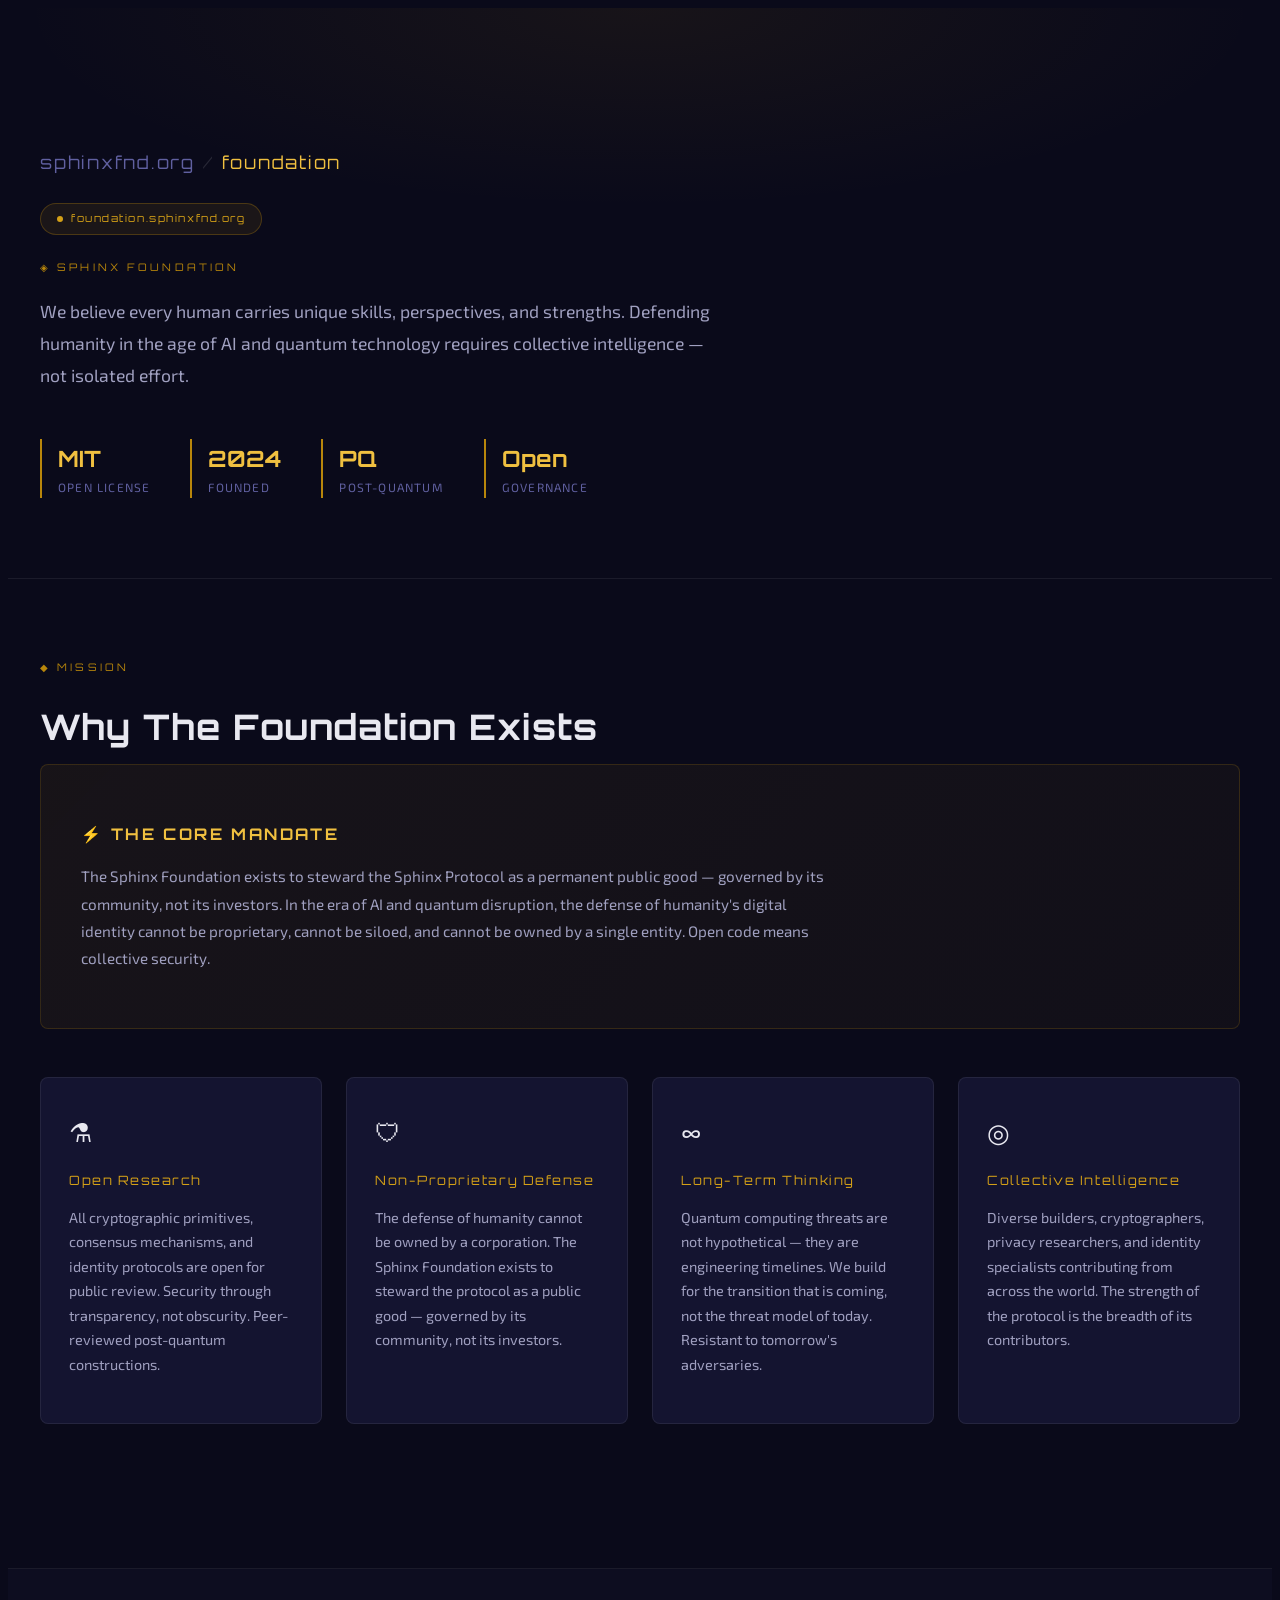
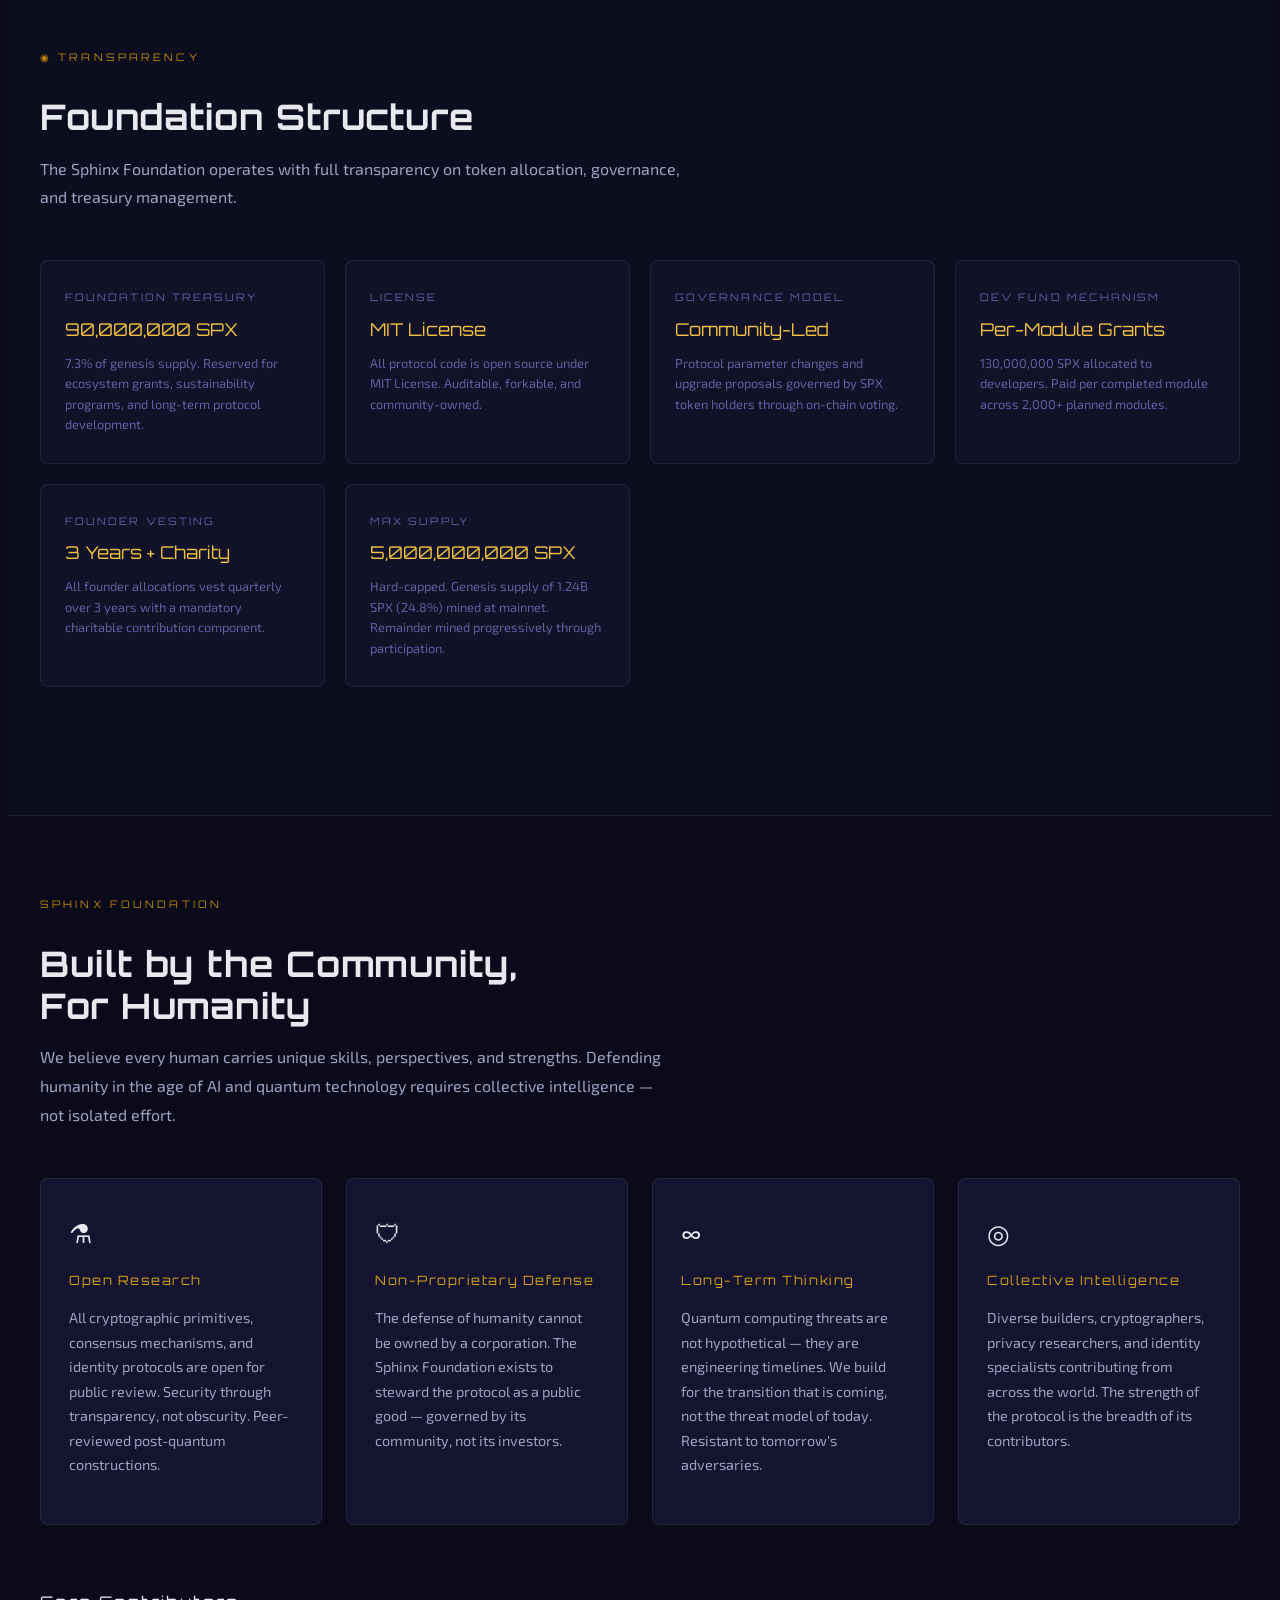
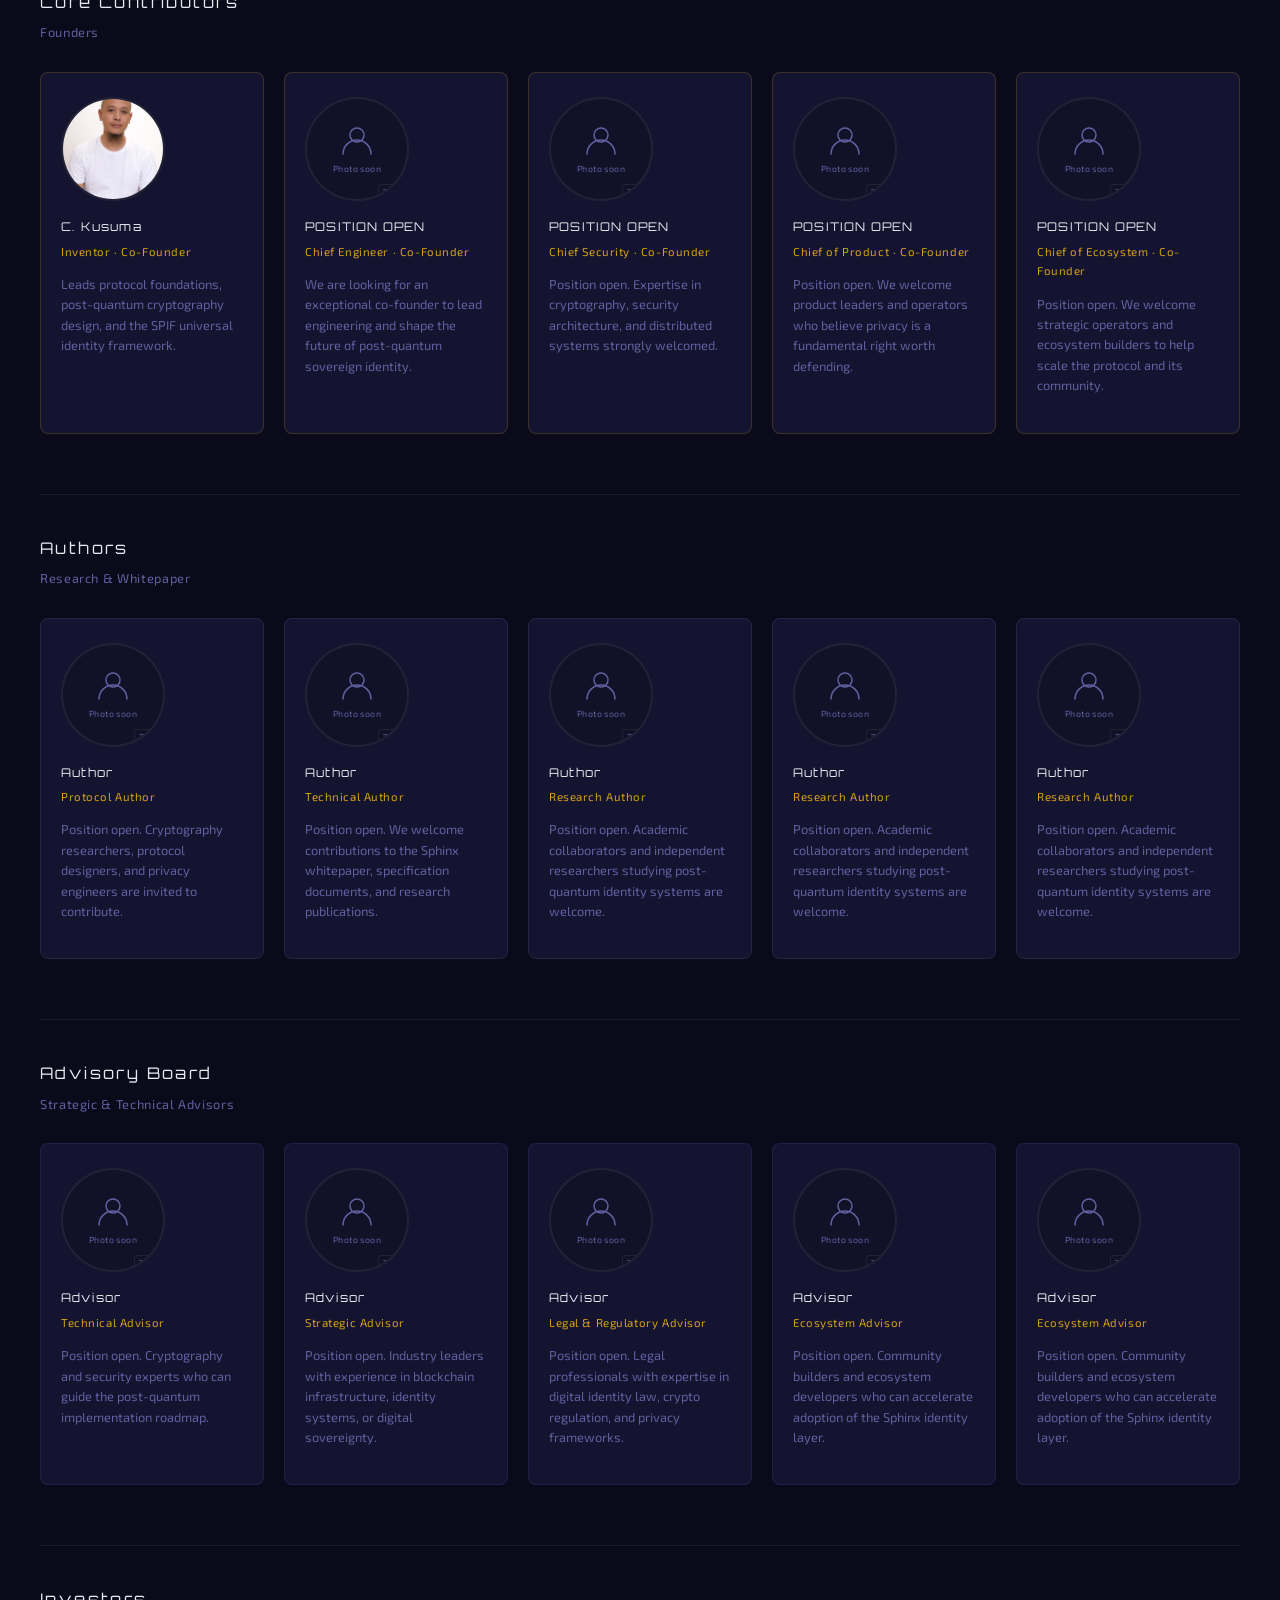
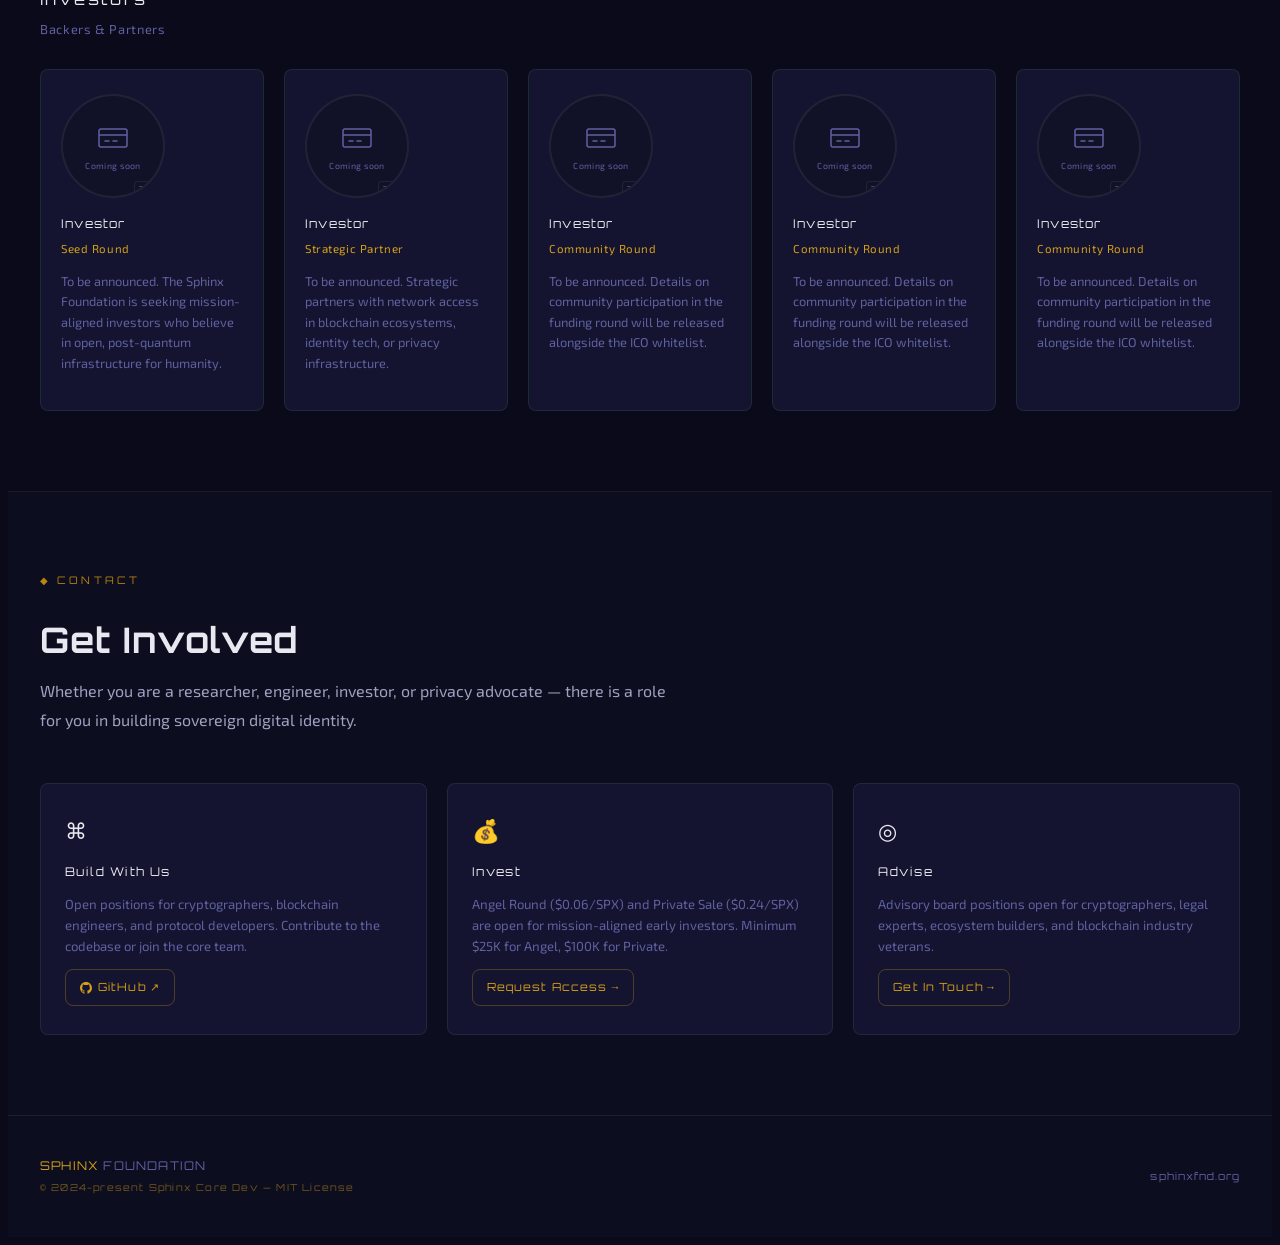
==== fnd/index.html @ 41052398 "updated" ====
<!DOCTYPE html>
<html lang="en" data-theme="dark">
<head>
  <meta charset="UTF-8" />
  <meta name="viewport" content="width=device-width, initial-scale=1.0"/>
  
  <!-- Google tag (gtag.js) - Google Analytics -->
  <script async src="https://www.googletagmanager.com/gtag/js?id=G-T85055GSF0"></script>
  <script>
    window.dataLayer = window.dataLayer || [];
    function gtag(){dataLayer.push(arguments);}
    gtag('js', new Date());
    gtag('config', 'G-T85055GSF0');
  </script>
  
  <!-- Primary Meta Tags -->
  <title>Sphinx Protocol | Post-Quantum/AI Blockchain infrastructure for Universal Sovereign Identity</title>
  <meta name="title" content="Sphinx Protocol - Post-Quantum Blockchain for Universal Sovereign Identity">
  <meta name="description" content="Sphinx Protocol delivers post-quantum security for digital identity. SPX coins, SPIF identity, and Universal Sovereign Identity (USI) - privacy mathematically enforced. Built on SPHINCS+ and Kyber768 quantum-resistant cryptography.">
  <meta name="keywords" content="sphinx, sphinx blockchain, spx coins, spx, sphinx network, sphnx foundation, sphinx chain, usi, universal sovereign identity, post-quantum cryptography, SPHINCS+, Kyber768, PBFT consensus, VDF randomness, hash-based signatures, quantum-resistant blockchain, sovereign digital identity, SPIF address, decentralized identity, passwordless authentication, zero-knowledge proofs, Web3 identity, self-sovereign identity">
  <meta name="author" content="Sphinx Foundation">
  <meta name="robots" content="index,follow,max-image-preview:large,max-snippet:-1,max-video-preview:-1">
  <meta name="googlebot" content="index,follow">
  <meta name="revisit-after" content="7 days">
  <meta name="language" content="English">
  <meta name="distribution" content="global">
  <meta name="rating" content="general">
  
  <!-- Canonical URL -->
  <link rel="canonical" href="https://sphinxfnd.org">
  
  <!-- Hreflang for international -->
  <link rel="alternate" hreflang="en" href="https://sphinxfnd.org">
  <link rel="alternate" hreflang="x-default" href="https://sphinxfnd.org">
  
  <!-- Open Graph / Facebook -->
  <meta property="og:type" content="website">
  <meta property="og:url" content="https://sphinxfnd.org/">
  <meta property="og:title" content="Sphinx Protocol | Post-Quantum/AIs Blockchain for Universal Sovereign Identity">
  <meta property="og:description" content="Post-quantum Sphinx blockchain, Sphinx Network, Sphinx Chain, SPX coins, and USI infrastructure for Universal Sovereign Identity. Privacy mathematically enforced.">
  <meta property="og:site_name" content="Sphinx Protocol">
  <meta property="og:image" content="https://sphinxfnd.org/images/sphinx-og-image.jpg">
  <meta property="og:image:width" content="1200">
  <meta property="og:image:height" content="630">
  <meta property="og:image:alt" content="Sphinx Protocol - Post-Quantum Blockchain Infrastructure for Universal Sovereign Identity">
  <meta property="og:locale" content="en_US">
  
  <!-- Twitter -->
  <meta name="twitter:card" content="summary_large_image">
  <meta name="twitter:url" content="https://sphinxfnd.org/">
  <meta name="twitter:title" content="Sphinx Protocol | Post-Quantum Blockchain for Universal Sovereign Identity">
  <meta name="twitter:description" content="Sphinx is a decentralized technology focused on protecting human's identity in the post-AI and post-Quantum emergency, protecting currency, protecting digital identity forgery, protecting digital copyright, protecting digital artwork, all can be controlled through one vault.">
  <meta name="twitter:image" content="https://sphinxfnd.org/images/sphinx-og-image.jpg">
  <meta name="twitter:site" content="@sphinxfnd">
  <meta name="twitter:creator" content="@sphinxfnd">
  
  <!-- Schema.org / JSON-LD Structured Data -->
  <script type="application/ld+json">
  {
    "@context": "https://schema.org",
    "@type": "Organization",
    "name": "Sphinx Foundation",
    "alternateName": ["SPHNX Foundation","Sphinx Protocol","Sphinx Network","Sphinx Chain","SPX"],
    "url": "https://sphinxfnd.org/",
    "logo": "https://sphinxfnd.org/images/sphinx-logo.png",
    "sameAs": [
      "https://github.com/sphinxorg/",
      "https://x.com/sphinxfnd",
      "https://t.me/sphinxprotocol",
      "https://discord.gg/sphinxprotocol"
    ],
    "description": "Sphinx Protocol is a post-quantum Sphinx blockchain and Universal Sovereign Identity network for SPX coins, Sphinx Chain, Sphinx Network, and USI.",
    "foundingDate": "2024",
    "founders": [{"@type": "Person","name": "C. Kusuma","jobTitle": "Inventor & Co-Founder"}]
  }
  </script>
  
  <script type="application/ld+json">
  {
    "@context": "https://schema.org",
    "@type": "WebSite",
    "name": "Sphinx Protocol",
    "url": "https://sphinxfnd.org/",
    "description": "Post-quantum blockchain infrastructure for universal proof of sovereign digital identity",
    "potentialAction": {
      "@type": "SearchAction",
      "target": "https://sphinxfnd.org/search?q={search_term_string}",
      "query-input": "required name=search_term_string"
    }
  }
  </script>
  
  <script type="application/ld+json">
  {
    "@context": "https://schema.org",
    "@type": "TechArticle",
    "headline": "Sphinx Protocol - Post-Quantum Blockchain Architecture",
    "description": "A comprehensive post-quantum blockchain protocol for sovereign digital identity",
    "author": {"@type": "Organization","name": "Sphinx Foundation"},
    "datePublished": "2024",
    "articleSection": "Blockchain Technology",
    "keywords": "post-quantum cryptography, blockchain, digital identity, SPHINCS+, Kyber768"
  }
  </script>
  
  <!-- Security Headers -->
  <meta http-equiv="X-Content-Type-Options" content="nosniff">
  <meta http-equiv="X-Frame-Options" content="DENY">
  <meta http-equiv="X-XSS-Protection" content="1; mode=block">
  <meta name="referrer" content="strict-origin-when-cross-origin">
  
  <!-- Theme Color for Mobile Browsers -->
  <meta name="theme-color" content="#0a0a1a">
  <meta name="msapplication-TileColor" content="#0a0a1a">
  <meta name="msapplication-config" content="/browserconfig.xml">
  
  <!-- Google Search Console Verification -->
  <meta name="google-site-verification" content="XWVqvPVb6himzS0ZVD1UJnEyCXZ2RK2awUJJ7nsSnJ0" />
  
  <!-- Favicon & App Icons -->
  <link rel="icon" type="image/x-icon" href="/assets/favicon.ico">
  <link rel="shortcut icon" type="image/x-icon" href="/assets/favicon.ico">
  <link rel="icon" type="image/png" href="/assets/favicon.png">
  <link rel="apple-touch-icon" href="/assets/favicon.png">
  <link rel="manifest" href="/site.webmanifest">
  
  <!-- DNS Prefetch for Performance -->
  <link rel="dns-prefetch" href="https://fonts.googleapis.com">
  <link rel="dns-prefetch" href="https://fonts.gstatic.com">
  <link rel="dns-prefetch" href="https://github.com">
  <link rel="preconnect" href="https://fonts.googleapis.com">
  <link rel="preconnect" href="https://fonts.gstatic.com" crossorigin>

  <!-- Critical logo size constraint — must stay in <head> to prevent layout shift -->
  <style>
    .sphinx-logo-img { width: 38px !important; height: 38px !important; max-width: 38px; max-height: 38px; }
    .logo-mark { width: 32px; height: 32px; }
  </style>

  <!-- Core Stylesheet (external — contains variables, reset, nav, sections, philosophy grid, people grid, reveal, responsive) -->
  <link rel="stylesheet" href="css/styles.css">
  
  <link rel="preload" href="js/main.js" as="script">
  
  <!-- Fonts -->
  <link href="https://fonts.googleapis.com/css2?family=Orbitron:wght@400;600;700;900&family=Exo+2:wght@300;400;500;600&display=swap" rel="stylesheet">
  
  <!-- Hide body until CSS loads -->
  <style>body { visibility: hidden; }</style>
  <script>
    document.addEventListener('DOMContentLoaded', function() {
      document.body.style.visibility = 'visible';
    });
  </script>

  <style>
    /* ── FOUNDATION-PAGE-SPECIFIC OVERRIDES ─────────────────────
       Only rules that do NOT exist in css/styles.css live here.
       Variables, reset, nav, .container, .section, .reveal,
       .philosophy-grid/.philosophy-item, .people-grid/.pcard,
       .people-section, .people-divider are all provided by styles.css.
    ─────────────────────────────────────────────────────────── */

    /* Local colour palette used only on this page */
    :root {
      --bg:       #0a0a1a;
      --bg2:      #0d0d20;
      --bg3:      #111128;
      --surface:  #141430;
      --border:   rgba(255,255,255,0.07);
      --border2:  rgba(255,255,255,0.12);
      --text1:    #e8e8f0;
      --text2:    #a0a0c0;
      --text3:    #6060a0;
      --accent:   #b8860b;
      --gold:     #d4a017;
      --gold2:    #f0c040;
      --green:    #4caf50;
      --radius:   8px;
      --ff-head:  'Orbitron', monospace;
      --ff-body:  'Exo 2', sans-serif;
    }

    html { scroll-behavior: smooth; }

    body {
      font-family: var(--ff-body);
      background: var(--bg);
      color: var(--text1);
      font-size: 16px;
      line-height: 1.7;
      min-height: 100vh;
    }

    a { color: inherit; text-decoration: none; }

    .container {
      max-width: 1200px;
      margin: 0 auto;
      padding: 0 24px;
    }

    /* ── NAVBAR ─────────────────────────────────────────────── */
    nav {
      position: fixed;
      top: 0; left: 0; right: 0;
      z-index: 100;
      background: rgba(10,10,26,0.92);
      backdrop-filter: blur(12px);
      border-bottom: 1px solid var(--border);
    }

    .nav-inner {
      max-width: 1200px;
      margin: 0 auto;
      padding: 0 24px;
      height: 60px;
      display: flex;
      align-items: center;
      justify-content: space-between;
      gap: 24px;
    }

    .nav-logo {
      display: flex;
      align-items: center;
      gap: 10px;
      font-family: var(--ff-head);
      font-size: 0.85rem;
      font-weight: 700;
      letter-spacing: 0.12em;
      color: var(--text1);
    }

    .nav-logo .logo-mark {
      width: 32px; height: 32px;
      background: var(--accent);
      clip-path: polygon(50% 0%, 100% 25%, 100% 75%, 50% 100%, 0% 75%, 0% 25%);
      display: flex; align-items: center; justify-content: center;
      font-size: 0.6rem;
      color: #000;
      font-weight: 900;
    }

    .nav-back {
      display: flex;
      align-items: center;
      gap: 8px;
      font-family: var(--ff-head);
      font-size: 0.7rem;
      letter-spacing: 0.1em;
      color: var(--text3);
      border: 1px solid var(--border);
      padding: 6px 14px;
      border-radius: var(--radius);
      transition: color 0.2s, border-color 0.2s;
    }
    .nav-back:hover { color: var(--gold); border-color: var(--gold); }

    .nav-links {
      display: flex;
      align-items: center;
      gap: 28px;
      list-style: none;
    }

    .nav-links a {
      font-family: var(--ff-head);
      font-size: 0.68rem;
      letter-spacing: 0.1em;
      color: var(--text2);
      transition: color 0.2s;
    }
    .nav-links a:hover { color: var(--gold); }
    .nav-links a.active { color: var(--gold2); }

    /* ── HERO ───────────────────────────────────────────────── */
    .foundation-hero {
      padding: 140px 0 80px;
      position: relative;
      overflow: hidden;
      border-bottom: 1px solid var(--border);
    }

    .foundation-hero::before {
      content: '';
      position: absolute;
      top: 0; left: 0; right: 0; bottom: 0;
      background: radial-gradient(ellipse 70% 50% at 50% 0%, rgba(184,134,11,0.08) 0%, transparent 70%);
      pointer-events: none;
    }

    .hero-eyebrow {
      font-family: var(--ff-head);
      font-size: 0.65rem;
      letter-spacing: 0.3em;
      color: var(--accent);
      text-transform: uppercase;
      margin-bottom: 20px;
    }

    .hero-title {
      font-family: var(--ff-head);
      font-size: clamp(2rem, 5vw, 3.8rem);
      font-weight: 900;
      line-height: 1.1;
      letter-spacing: 0.02em;
      margin-bottom: 24px;
    }

    .hero-title .gold { color: var(--gold2); }

    .hero-subtitle {
      font-size: 1.1rem;
      color: var(--text2);
      max-width: 680px;
      margin-bottom: 48px;
      line-height: 1.8;
    }

    .hero-stats {
      display: flex;
      gap: 40px;
      flex-wrap: wrap;
    }

    .hero-stat { border-left: 2px solid var(--accent); padding-left: 16px; }

    .hero-stat-val {
      font-family: var(--ff-head);
      font-size: 1.4rem;
      font-weight: 700;
      color: var(--gold2);
    }

    .hero-stat-label {
      font-size: 0.75rem;
      color: var(--text3);
      text-transform: uppercase;
      letter-spacing: 0.1em;
    }

    /* ── SECTION ────────────────────────────────────────────── */
    .section {
      padding: 80px 0;
      border-bottom: 1px solid var(--border);
    }
    .section:last-of-type { border-bottom: none; }

    .sec-eyebrow {
      font-family: var(--ff-head);
      font-size: 0.65rem;
      letter-spacing: 0.3em;
      color: var(--accent);
      text-transform: uppercase;
      margin-bottom: 12px;
    }

    .sec-title {
      font-family: var(--ff-head);
      font-size: clamp(1.4rem, 3vw, 2.2rem);
      font-weight: 700;
      letter-spacing: 0.03em;
      margin-bottom: 16px;
      line-height: 1.2;
    }

    .sec-desc {
      color: var(--text2);
      max-width: 640px;
      font-size: 1rem;
      line-height: 1.8;
      margin-bottom: 48px;
    }

    /* ── PHILOSOPHY GRID ────────────────────────────────────── */
    /* Base .philosophy-grid and .philosophy-item are in styles.css;
       these are foundation-specific overrides only. */
    .philosophy-grid {
      display: grid;
      grid-template-columns: repeat(auto-fit, minmax(240px, 1fr));
      gap: 24px;
      margin-bottom: 64px;
    }

    .philosophy-item {
      background: var(--surface);
      border: 1px solid var(--border);
      border-radius: var(--radius);
      padding: 32px 28px;
      transition: border-color 0.3s;
    }
    .philosophy-item:hover { border-color: var(--border2); }

    .philosophy-icon { font-size: 1.6rem; margin-bottom: 16px; display: block; }

    .philosophy-title {
      font-family: var(--ff-head);
      font-size: 0.8rem;
      letter-spacing: 0.12em;
      color: var(--gold);
      margin-bottom: 12px;
    }

    .philosophy-text { font-size: 0.9rem; color: var(--text2); line-height: 1.7; }

    /* ── PEOPLE SECTIONS ────────────────────────────────────── */
    /* .people-section, .people-grid, .pcard and sub-elements are
       in styles.css. Only overrides/additions below. */

    .people-section { margin-bottom: 60px; }

    .people-section-title {
      font-family: var(--ff-head);
      font-size: 1rem;
      letter-spacing: 0.15em;
      color: var(--text1);
      margin-bottom: 6px;
    }

    .people-section-sub {
      font-size: 0.8rem;
      color: var(--text3);
      margin-bottom: 28px;
      letter-spacing: 0.05em;
    }

    .people-divider {
      border: none;
      border-top: 1px solid var(--border);
      margin: 40px 0;
    }

    .people-grid {
      display: grid;
      grid-template-columns: repeat(auto-fill, minmax(220px, 1fr));
      gap: 20px;
    }

    /* Foundation-page pcard variant (simpler than styles.css version) */
    .pcard {
      background: var(--surface);
      border: 1px solid var(--border);
      border-radius: var(--radius);
      padding: 24px 20px;
      transition: border-color 0.25s, transform 0.2s;
    }
    .pcard:hover { border-color: var(--border2); transform: translateY(-2px); }

    .pcard.founder  { border-color: rgba(212,160,23,0.2); }
    .pcard.founder:hover  { border-color: rgba(212,160,23,0.45); }
    .pcard.advisory { border-color: rgba(100,100,200,0.15); }
    .pcard.investor { border-color: rgba(76,175,80,0.15); }

    .pcard-photo {
      width: 100px; height: 100px;
      border-radius: 50%;
      overflow: hidden;
      margin-bottom: 16px;
      border: 2px solid var(--border);
      position: relative;
      background: var(--bg3);
    }
    .pcard-photo img { width: 100%; height: 100%; object-fit: cover; }

    .pcard-photo-placeholder {
      width: 100%; height: 100%;
      display: flex;
      flex-direction: column;
      align-items: center;
      justify-content: center;
      gap: 4px;
      color: var(--text3);
    }
    .pcard-photo-placeholder span { font-size: 0.55rem; letter-spacing: 0.05em; }

    .pcard-tbd-badge {
      position: absolute;
      bottom: -2px; right: -2px;
      background: var(--bg3);
      border: 1px solid var(--border);
      border-radius: 4px;
      font-size: 0.5rem;
      font-family: var(--ff-head);
      letter-spacing: 0.05em;
      color: var(--text3);
      padding: 1px 4px;
    }

    .pcard-name {
      font-family: var(--ff-head);
      font-size: 0.75rem;
      letter-spacing: 0.1em;
      color: var(--text1);
      margin-bottom: 4px;
    }

    .pcard-role {
      font-size: 0.72rem;
      color: var(--gold);
      margin-bottom: 12px;
      letter-spacing: 0.05em;
    }

    .pcard-bio { font-size: 0.8rem; color: var(--text3); line-height: 1.6; }

    /* ── MISSION BANNER ─────────────────────────────────────── */
    .mission-banner {
      background: linear-gradient(135deg, rgba(184,134,11,0.08) 0%, rgba(212,160,23,0.04) 100%);
      border: 1px solid rgba(184,134,11,0.2);
      border-radius: var(--radius);
      padding: 40px;
      margin-bottom: 48px;
    }
    .mission-banner h3 {
      font-family: var(--ff-head);
      font-size: 1rem;
      letter-spacing: 0.15em;
      color: var(--gold2);
      margin-bottom: 12px;
    }
    .mission-banner p {
      font-size: 0.95rem;
      color: var(--text2);
      line-height: 1.8;
      max-width: 760px;
    }

    /* ── TRANSPARENCY TABLE ─────────────────────────────────── */
    .transp-grid {
      display: grid;
      grid-template-columns: repeat(auto-fit, minmax(280px, 1fr));
      gap: 20px;
      margin-bottom: 48px;
    }

    .transp-card {
      background: var(--bg3);
      border: 1px solid var(--border);
      border-radius: var(--radius);
      padding: 28px 24px;
    }

    .transp-card-label {
      font-family: var(--ff-head);
      font-size: 0.65rem;
      letter-spacing: 0.2em;
      color: var(--text3);
      text-transform: uppercase;
      margin-bottom: 8px;
    }

    .transp-card-val {
      font-family: var(--ff-head);
      font-size: 1.1rem;
      color: var(--gold2);
      margin-bottom: 8px;
    }

    .transp-card-desc { font-size: 0.8rem; color: var(--text3); line-height: 1.6; }

    /* ── CONTACT SECTION ────────────────────────────────────── */
    .contact-grid {
      display: grid;
      grid-template-columns: repeat(auto-fit, minmax(220px, 1fr));
      gap: 20px;
    }

    .contact-card {
      background: var(--surface);
      border: 1px solid var(--border);
      border-radius: var(--radius);
      padding: 28px 24px;
      display: flex;
      flex-direction: column;
      gap: 12px;
    }

    .contact-card-icon { font-size: 1.4rem; }

    .contact-card-title {
      font-family: var(--ff-head);
      font-size: 0.75rem;
      letter-spacing: 0.12em;
      color: var(--text1);
    }

    .contact-card-desc { font-size: 0.82rem; color: var(--text3); line-height: 1.6; flex: 1; }

    .contact-card-link {
      display: inline-flex;
      align-items: center;
      gap: 6px;
      font-family: var(--ff-head);
      font-size: 0.7rem;
      letter-spacing: 0.1em;
      color: var(--gold);
      border: 1px solid rgba(212,160,23,0.3);
      padding: 8px 14px;
      border-radius: var(--radius);
      transition: background 0.2s, border-color 0.2s;
      width: fit-content;
    }
    .contact-card-link:hover {
      background: rgba(212,160,23,0.08);
      border-color: var(--gold);
    }

    /* ── FOOTER ─────────────────────────────────────────────── */
    footer {
      background: var(--bg2);
      border-top: 1px solid var(--border);
      padding: 40px 0;
    }

    .footer-inner {
      display: flex;
      align-items: center;
      justify-content: space-between;
      flex-wrap: wrap;
      gap: 20px;
    }

    .footer-brand {
      font-family: var(--ff-head);
      font-size: 0.75rem;
      letter-spacing: 0.1em;
      color: var(--text3);
    }
    .footer-brand span { color: var(--gold); }

    .footer-links { display: flex; gap: 24px; flex-wrap: wrap; }

    .footer-links a {
      font-family: var(--ff-head);
      font-size: 0.65rem;
      letter-spacing: 0.1em;
      color: var(--text3);
      transition: color 0.2s;
    }
    .footer-links a:hover { color: var(--gold); }

    /* ── BREADCRUMB ─────────────────────────────────────────── */
    .breadcrumb {
      display: flex;
      align-items: center;
      gap: 8px;
      font-family: var(--ff-head);
      font-size: 1.1rem;  /* Changed from 0.65rem to 1.1rem */
      letter-spacing: 0.1em;
      color: var(--text3);
      margin-bottom: 24px;
    }
    .breadcrumb a { color: var(--text3); }
    .breadcrumb a:hover { color: var(--gold); }
    .breadcrumb .sep { color: var(--border2); }
    .breadcrumb .current { color: var(--gold2); }

    /* ── REVEAL (scroll animation) ──────────────────────────── */
    /* .reveal and .reveal.visible are in styles.css; kept here
       with identical values as a safe fallback for this page. */
    .reveal { opacity: 0; transform: translateY(20px); transition: opacity 0.6s ease, transform 0.6s ease; }
    .reveal.visible { opacity: 1; transform: translateY(0); }

    /* ── DOMAIN BADGE ───────────────────────────────────────── */
    .domain-badge {
      display: inline-flex;
      align-items: center;
      gap: 8px;
      background: rgba(184,134,11,0.1);
      border: 1px solid rgba(184,134,11,0.3);
      border-radius: 100px;
      padding: 6px 16px;
      font-family: var(--ff-head);
      font-size: 0.65rem;
      letter-spacing: 0.15em;
      color: var(--gold);
      margin-bottom: 24px;
    }

    .domain-badge .dot {
      width: 6px; height: 6px;
      border-radius: 50%;
      background: var(--gold);
      animation: pulse 2s ease-in-out infinite;
    }

    @keyframes pulse {
      0%, 100% { opacity: 1; }
      50% { opacity: 0.3; }
    }

    /* ── RESPONSIVE ─────────────────────────────────────────── */
    @media (max-width: 768px) {
      .nav-links { display: none; }
      .hero-stats { gap: 24px; }
      .philosophy-grid { grid-template-columns: 1fr 1fr; }
      .people-grid { grid-template-columns: repeat(auto-fill, minmax(180px, 1fr)); }
      .footer-inner { flex-direction: column; gap: 16px; }
    }

    @media (max-width: 480px) {
      .philosophy-grid { grid-template-columns: 1fr; }s
      .transp-grid { grid-template-columns: 1fr; }
    }
  </style>
</head>

<body>

<!-- ── HERO ────────────────────────────────────── -->
<section class="foundation-hero">
  <div class="container">
    <div class="breadcrumb">
      <a href="https://sphinxfnd.org">sphinxfnd.org</a>
      <span class="sep">/</span>
      <span class="current">foundation</span>
    </div>

    <div class="domain-badge">
      <span class="dot"></span>
      foundation.sphinxfnd.org
    </div>

    <div class="hero-eyebrow">◈ SPHINX FOUNDATION</div>

    <p class="hero-subtitle">
      We believe every human carries unique skills, perspectives, and strengths. Defending humanity in the age of AI and quantum technology requires collective intelligence — not isolated effort.
    </p>

    <div class="hero-stats">
      <div class="hero-stat">
        <div class="hero-stat-val">MIT</div>
        <div class="hero-stat-label">Open License</div>
      </div>
      <div class="hero-stat">
        <div class="hero-stat-val">2024</div>
        <div class="hero-stat-label">Founded</div>
      </div>
      <div class="hero-stat">
        <div class="hero-stat-val">PQ</div>
        <div class="hero-stat-label">Post-Quantum</div>
      </div>
      <div class="hero-stat">
        <div class="hero-stat-val">Open</div>
        <div class="hero-stat-label">Governance</div>
      </div>
    </div>
  </div>
</section>

<!-- ── MISSION ──────────────────────────────────── -->
<section class="section">
  <div class="container">
    <div class="sec-eyebrow">◆ MISSION</div>
    <h2 class="sec-title">Why The Foundation Exists</h2>

    <div class="mission-banner reveal">
      <h3>⚡ THE CORE MANDATE</h3>
      <p>
        The Sphinx Foundation exists to steward the Sphinx Protocol as a permanent public good — governed by its community, not its investors. In the era of AI and quantum disruption, the defense of humanity's digital identity cannot be proprietary, cannot be siloed, and cannot be owned by a single entity. Open code means collective security.
      </p>
    </div>

    <div class="philosophy-grid">
      <div class="philosophy-item reveal">
        <span class="philosophy-icon">⚗</span>
        <div class="philosophy-title">Open Research</div>
        <p class="philosophy-text">All cryptographic primitives, consensus mechanisms, and identity protocols are open for public review. Security through transparency, not obscurity. Peer-reviewed post-quantum constructions.</p>
      </div>
      <div class="philosophy-item reveal">
        <span class="philosophy-icon">🛡</span>
        <div class="philosophy-title">Non-Proprietary Defense</div>
        <p class="philosophy-text">The defense of humanity cannot be owned by a corporation. The Sphinx Foundation exists to steward the protocol as a public good — governed by its community, not its investors.</p>
      </div>
      <div class="philosophy-item reveal">
        <span class="philosophy-icon">∞</span>
        <div class="philosophy-title">Long-Term Thinking</div>
        <p class="philosophy-text">Quantum computing threats are not hypothetical — they are engineering timelines. We build for the transition that is coming, not the threat model of today. Resistant to tomorrow's adversaries.</p>
      </div>
      <div class="philosophy-item reveal">
        <span class="philosophy-icon">◎</span>
        <div class="philosophy-title">Collective Intelligence</div>
        <p class="philosophy-text">Diverse builders, cryptographers, privacy researchers, and identity specialists contributing from across the world. The strength of the protocol is the breadth of its contributors.</p>
      </div>
    </div>
  </div>
</section>

<!-- ── TRANSPARENCY ─────────────────────────────── -->
<section class="section" style="background: var(--bg2);">
  <div class="container">
    <div class="sec-eyebrow">◉ TRANSPARENCY</div>
    <h2 class="sec-title">Foundation Structure</h2>
    <p class="sec-desc">The Sphinx Foundation operates with full transparency on token allocation, governance, and treasury management.</p>

    <div class="transp-grid">
      <div class="transp-card reveal">
        <div class="transp-card-label">Foundation Treasury</div>
        <div class="transp-card-val">90,000,000 SPX</div>
        <div class="transp-card-desc">7.3% of genesis supply. Reserved for ecosystem grants, sustainability programs, and long-term protocol development.</div>
      </div>
      <div class="transp-card reveal">
        <div class="transp-card-label">License</div>
        <div class="transp-card-val">MIT License</div>
        <div class="transp-card-desc">All protocol code is open source under MIT License. Auditable, forkable, and community-owned.</div>
      </div>
      <div class="transp-card reveal">
        <div class="transp-card-label">Governance Model</div>
        <div class="transp-card-val">Community-Led</div>
        <div class="transp-card-desc">Protocol parameter changes and upgrade proposals governed by SPX token holders through on-chain voting.</div>
      </div>
      <div class="transp-card reveal">
        <div class="transp-card-label">Dev Fund Mechanism</div>
        <div class="transp-card-val">Per-Module Grants</div>
        <div class="transp-card-desc">130,000,000 SPX allocated to developers. Paid per completed module across 2,000+ planned modules.</div>
      </div>
      <div class="transp-card reveal">
        <div class="transp-card-label">Founder Vesting</div>
        <div class="transp-card-val">3 Years + Charity</div>
        <div class="transp-card-desc">All founder allocations vest quarterly over 3 years with a mandatory charitable contribution component.</div>
      </div>
      <div class="transp-card reveal">
        <div class="transp-card-label">Max Supply</div>
        <div class="transp-card-val">5,000,000,000 SPX</div>
        <div class="transp-card-desc">Hard-capped. Genesis supply of 1.24B SPX (24.8%) mined at mainnet. Remainder mined progressively through participation.</div>
      </div>
    </div>
  </div>
</section>

<!-- ── PEOPLE ────────────────────────────────────── -->
<!-- ──────────────────────────────────────── FOUNDATION -->
<section class="section" id="foundation">
  <div class="container">
    <div class="sec-header reveal">
      <div class="sec-eyebrow">Sphinx Foundation</div>
      <h2 class="sec-title">Built by the Community,<br>For Humanity</h2>
      <p class="sec-desc">We believe every human carries unique skills, perspectives, and strengths. Defending humanity in the age of AI and quantum technology requires collective intelligence — not isolated effort.</p>
    </div>
    <div class="philosophy-grid">
      <div class="philosophy-item reveal">
        <div class="philosophy-icon">⚗</div>
        <div class="philosophy-title">Open Research</div>
        <p class="philosophy-text">All cryptographic primitives, consensus mechanisms, and identity protocols are open for public review. Security through transparency, not obscurity. Peer-reviewed post-quantum constructions.</p>
      </div>
      <div class="philosophy-item reveal">
        <div class="philosophy-icon">🛡</div>
        <div class="philosophy-title">Non-Proprietary Defense</div>
        <p class="philosophy-text">The defense of humanity cannot be owned by a corporation. The Sphinx Foundation exists to steward the protocol as a public good — governed by its community, not its investors.</p>
      </div>
      <div class="philosophy-item reveal">
        <div class="philosophy-icon">∞</div>
        <div class="philosophy-title">Long-Term Thinking</div>
        <p class="philosophy-text">Quantum computing threats are not hypothetical — they are engineering timelines. We build for the transition that is coming, not the threat model of today. Resistant to tomorrow's adversaries.</p>
      </div>
      <div class="philosophy-item reveal">
        <div class="philosophy-icon">◎</div>
        <div class="philosophy-title">Collective Intelligence</div>
        <p class="philosophy-text">Diverse builders, cryptographers, privacy researchers, and identity specialists contributing from across the world. The strength of the protocol is the breadth of its contributors.</p>
      </div>
    </div>


<!-- ══ CORE CONTRIBUTORS ════════════════════════════════ -->
<div class="people-section">
  <div class="people-section-title reveal">Core Contributors</div>
  <div class="people-section-sub reveal">Founders</div>
  <div class="people-grid">

    <!-- C. Kusuma — Inventor & Co-Founder (with photo) -->
    <div class="pcard founder reveal">
      <div class="pcard-photo">
        <img src="[data-uri]" alt="C. Kusuma">
      </div>
      <div class="pcard-name">C. Kusuma</div>
      <div class="pcard-role">Inventor · Co-Founder</div>
      <p class="pcard-bio">Leads protocol foundations, post-quantum cryptography design, and the SPIF universal identity framework.</p>
    </div>

    <!-- Co-Founder placeholder 1 - Lead Engineer -->
    <div class="pcard founder reveal">
      <div class="pcard-photo">
        <div class="pcard-photo-placeholder">
          <svg width="36" height="36" viewBox="0 0 36 36" fill="none" xmlns="http://www.w3.org/2000/svg">
            <circle cx="18" cy="13" r="7" stroke="currentColor" stroke-width="1.5"/>
            <path d="M4 32C4 24.268 10.268 18 18 18C25.732 18 32 24.268 32 32" stroke="currentColor" stroke-width="1.5" stroke-linecap="round"/>
          </svg>
          <span>Photo soon</span>
        </div>
        <div class="pcard-tbd-badge">TBD</div>
      </div>
      <div class="pcard-name">POSITION OPEN</div>
      <div class="pcard-role">Chief Engineer · Co-Founder</div>
      <p class="pcard-bio"> We are looking for an exceptional co-founder to lead engineering and shape the future of post-quantum sovereign identity.</p>
    </div>

    <!-- Co-Founder placeholder 2 - Cryptographic Engineer / Chief Security -->
    <div class="pcard founder reveal">
      <div class="pcard-photo">
        <div class="pcard-photo-placeholder">
          <svg width="36" height="36" viewBox="0 0 36 36" fill="none" xmlns="http://www.w3.org/2000/svg">
            <circle cx="18" cy="13" r="7" stroke="currentColor" stroke-width="1.5"/>
            <path d="M4 32C4 24.268 10.268 18 18 18C25.732 18 32 24.268 32 32" stroke="currentColor" stroke-width="1.5" stroke-linecap="round"/>
          </svg>
          <span>Photo soon</span>
        </div>
        <div class="pcard-tbd-badge">TBD</div>
      </div>
      <div class="pcard-name">POSITION OPEN</div>
      <div class="pcard-role">Chief Security · Co-Founder</div>
      <p class="pcard-bio">Position open. Expertise in cryptography, security architecture, and distributed systems strongly welcomed.</p>
    </div>

    <!-- Co-Founder placeholder 3 - Head of Product -->
    <div class="pcard founder reveal">
      <div class="pcard-photo">
        <div class="pcard-photo-placeholder">
          <svg width="36" height="36" viewBox="0 0 36 36" fill="none" xmlns="http://www.w3.org/2000/svg">
            <circle cx="18" cy="13" r="7" stroke="currentColor" stroke-width="1.5"/>
            <path d="M4 32C4 24.268 10.268 18 18 18C25.732 18 32 24.268 32 32" stroke="currentColor" stroke-width="1.5" stroke-linecap="round"/>
          </svg>
          <span>Photo soon</span>
        </div>
        <div class="pcard-tbd-badge">TBD</div>
      </div>
      <div class="pcard-name">POSITION OPEN</div>
      <div class="pcard-role">Chief of Product · Co-Founder</div>
      <p class="pcard-bio">Position open. We welcome product leaders and operators who believe privacy is a fundamental right worth defending.</p>
    </div>

    <!-- Co-Founder placeholder 4 - Head of Ecosystem / Strategy -->
    <div class="pcard founder reveal">
      <div class="pcard-photo">
        <div class="pcard-photo-placeholder">
          <svg width="36" height="36" viewBox="0 0 36 36" fill="none" xmlns="http://www.w3.org/2000/svg">
            <circle cx="18" cy="13" r="7" stroke="currentColor" stroke-width="1.5"/>
            <path d="M4 32C4 24.268 10.268 18 18 18C25.732 18 32 24.268 32 32" stroke="currentColor" stroke-width="1.5" stroke-linecap="round"/>
          </svg>
          <span>Photo soon</span>
        </div>
        <div class="pcard-tbd-badge">TBD</div>
      </div>
      <div class="pcard-name">POSITION OPEN</div>
      <div class="pcard-role">Chief of Ecosystem · Co-Founder</div>
      <p class="pcard-bio">Position open. We welcome strategic operators and ecosystem builders to help scale the protocol and its community.</p>
    </div>

  </div><!-- /people-grid founders -->
</div>

<!-- ══ AUTHORS ══════════════════════════════════════════ -->
<hr class="people-divider">
<div class="people-section" style="margin-top: 40px;">
  <div class="people-section-title reveal">Authors</div>
  <div class="people-section-sub reveal">Research &amp; Whitepaper</div>
  <div class="people-grid">

    <div class="pcard reveal">
      <div class="pcard-photo">
        <div class="pcard-photo-placeholder">
          <svg width="36" height="36" viewBox="0 0 36 36" fill="none">
            <circle cx="18" cy="13" r="7" stroke="currentColor" stroke-width="1.5"/>
            <path d="M4 32C4 24.268 10.268 18 18 18C25.732 18 32 24.268 32 32" stroke="currentColor" stroke-width="1.5" stroke-linecap="round"/>
          </svg>
          <span>Photo soon</span>
        </div>
        <div class="pcard-tbd-badge">TBD</div>
      </div>
      <div class="pcard-name">Author</div>
      <div class="pcard-role">Protocol Author</div>
      <p class="pcard-bio">Position open. Cryptography researchers, protocol designers, and privacy engineers are invited to contribute.</p>
    </div>

    <div class="pcard reveal">
      <div class="pcard-photo">
        <div class="pcard-photo-placeholder">
          <svg width="36" height="36" viewBox="0 0 36 36" fill="none">
            <circle cx="18" cy="13" r="7" stroke="currentColor" stroke-width="1.5"/>
            <path d="M4 32C4 24.268 10.268 18 18 18C25.732 18 32 24.268 32 32" stroke="currentColor" stroke-width="1.5" stroke-linecap="round"/>
          </svg>
          <span>Photo soon</span>
        </div>
        <div class="pcard-tbd-badge">TBD</div>
      </div>
      <div class="pcard-name">Author</div>
      <div class="pcard-role">Technical Author</div>
      <p class="pcard-bio">Position open. We welcome contributions to the Sphinx whitepaper, specification documents, and research publications.</p>
    </div>

    <div class="pcard reveal">
      <div class="pcard-photo">
        <div class="pcard-photo-placeholder">
          <svg width="36" height="36" viewBox="0 0 36 36" fill="none">
            <circle cx="18" cy="13" r="7" stroke="currentColor" stroke-width="1.5"/>
            <path d="M4 32C4 24.268 10.268 18 18 18C25.732 18 32 24.268 32 32" stroke="currentColor" stroke-width="1.5" stroke-linecap="round"/>
          </svg>
          <span>Photo soon</span>
        </div>
        <div class="pcard-tbd-badge">TBD</div>
      </div>
      <div class="pcard-name">Author</div>
      <div class="pcard-role">Research Author</div>
      <p class="pcard-bio">Position open. Academic collaborators and independent researchers studying post-quantum identity systems are welcome.</p>
    </div>

    <div class="pcard reveal">
      <div class="pcard-photo">
        <div class="pcard-photo-placeholder">
          <svg width="36" height="36" viewBox="0 0 36 36" fill="none">
            <circle cx="18" cy="13" r="7" stroke="currentColor" stroke-width="1.5"/>
            <path d="M4 32C4 24.268 10.268 18 18 18C25.732 18 32 24.268 32 32" stroke="currentColor" stroke-width="1.5" stroke-linecap="round"/>
          </svg>
          <span>Photo soon</span>
        </div>
        <div class="pcard-tbd-badge">TBD</div>
      </div>
      <div class="pcard-name">Author</div>
      <div class="pcard-role">Research Author</div>
      <p class="pcard-bio">Position open. Academic collaborators and independent researchers studying post-quantum identity systems are welcome.</p>
    </div>

    <div class="pcard reveal">
      <div class="pcard-photo">
        <div class="pcard-photo-placeholder">
          <svg width="36" height="36" viewBox="0 0 36 36" fill="none">
            <circle cx="18" cy="13" r="7" stroke="currentColor" stroke-width="1.5"/>
            <path d="M4 32C4 24.268 10.268 18 18 18C25.732 18 32 24.268 32 32" stroke="currentColor" stroke-width="1.5" stroke-linecap="round"/>
          </svg>
          <span>Photo soon</span>
        </div>
        <div class="pcard-tbd-badge">TBD</div>
      </div>
      <div class="pcard-name">Author</div>
      <div class="pcard-role">Research Author</div>
      <p class="pcard-bio">Position open. Academic collaborators and independent researchers studying post-quantum identity systems are welcome.</p>
    </div>

  </div>
</div>

<!-- ══ ADVISORY BOARD ════════════════════════════════════ -->
<hr class="people-divider">
<div class="people-section" style="margin-top: 40px;">
  <div class="people-section-title reveal">Advisory Board</div>
  <div class="people-section-sub reveal">Strategic &amp; Technical Advisors</div>
  <div class="people-grid">

    <div class="pcard advisory reveal">
      <div class="pcard-photo">
        <div class="pcard-photo-placeholder">
          <svg width="36" height="36" viewBox="0 0 36 36" fill="none">
            <circle cx="18" cy="13" r="7" stroke="currentColor" stroke-width="1.5"/>
            <path d="M4 32C4 24.268 10.268 18 18 18C25.732 18 32 24.268 32 32" stroke="currentColor" stroke-width="1.5" stroke-linecap="round"/>
          </svg>
          <span>Photo soon</span>
        </div>
        <div class="pcard-tbd-badge">TBD</div>
      </div>
      <div class="pcard-name">Advisor</div>
      <div class="pcard-role">Technical Advisor</div>
      <p class="pcard-bio">Position open. Cryptography and security experts who can guide the post-quantum implementation roadmap.</p>
    </div>

    <div class="pcard advisory reveal">
      <div class="pcard-photo">
        <div class="pcard-photo-placeholder">
          <svg width="36" height="36" viewBox="0 0 36 36" fill="none">
            <circle cx="18" cy="13" r="7" stroke="currentColor" stroke-width="1.5"/>
            <path d="M4 32C4 24.268 10.268 18 18 18C25.732 18 32 24.268 32 32" stroke="currentColor" stroke-width="1.5" stroke-linecap="round"/>
          </svg>
          <span>Photo soon</span>
        </div>
        <div class="pcard-tbd-badge">TBD</div>
      </div>
      <div class="pcard-name">Advisor</div>
      <div class="pcard-role">Strategic Advisor</div>
      <p class="pcard-bio">Position open. Industry leaders with experience in blockchain infrastructure, identity systems, or digital sovereignty.</p>
    </div>

    <div class="pcard advisory reveal">
      <div class="pcard-photo">
        <div class="pcard-photo-placeholder">
          <svg width="36" height="36" viewBox="0 0 36 36" fill="none">
            <circle cx="18" cy="13" r="7" stroke="currentColor" stroke-width="1.5"/>
            <path d="M4 32C4 24.268 10.268 18 18 18C25.732 18 32 24.268 32 32" stroke="currentColor" stroke-width="1.5" stroke-linecap="round"/>
          </svg>
          <span>Photo soon</span>
        </div>
        <div class="pcard-tbd-badge">TBD</div>
      </div>
      <div class="pcard-name">Advisor</div>
      <div class="pcard-role">Legal &amp; Regulatory Advisor</div>
      <p class="pcard-bio">Position open. Legal professionals with expertise in digital identity law, crypto regulation, and privacy frameworks.</p>
    </div>

    <div class="pcard advisory reveal">
      <div class="pcard-photo">
        <div class="pcard-photo-placeholder">
          <svg width="36" height="36" viewBox="0 0 36 36" fill="none">
            <circle cx="18" cy="13" r="7" stroke="currentColor" stroke-width="1.5"/>
            <path d="M4 32C4 24.268 10.268 18 18 18C25.732 18 32 24.268 32 32" stroke="currentColor" stroke-width="1.5" stroke-linecap="round"/>
          </svg>
          <span>Photo soon</span>
        </div>
        <div class="pcard-tbd-badge">TBD</div>
      </div>
      <div class="pcard-name">Advisor</div>
      <div class="pcard-role">Ecosystem Advisor</div>
      <p class="pcard-bio">Position open. Community builders and ecosystem developers who can accelerate adoption of the Sphinx identity layer.</p>
    </div>

    <div class="pcard advisory reveal">
      <div class="pcard-photo">
        <div class="pcard-photo-placeholder">
          <svg width="36" height="36" viewBox="0 0 36 36" fill="none">
            <circle cx="18" cy="13" r="7" stroke="currentColor" stroke-width="1.5"/>
            <path d="M4 32C4 24.268 10.268 18 18 18C25.732 18 32 24.268 32 32" stroke="currentColor" stroke-width="1.5" stroke-linecap="round"/>
          </svg>
          <span>Photo soon</span>
        </div>
        <div class="pcard-tbd-badge">TBD</div>
      </div>
      <div class="pcard-name">Advisor</div>
      <div class="pcard-role">Ecosystem Advisor</div>
      <p class="pcard-bio">Position open. Community builders and ecosystem developers who can accelerate adoption of the Sphinx identity layer.</p>
    </div>

  </div>
</div>

<!-- ══ INVESTORS ═════════════════════════════════════════ -->
<hr class="people-divider">
<div class="people-section" style="margin-top: 40px; margin-bottom: 0;">
  <div class="people-section-title reveal">Investors</div>
  <div class="people-section-sub reveal">Backers &amp; Partners</div>
  <div class="people-grid">

    <div class="pcard investor reveal">
      <div class="pcard-photo">
        <div class="pcard-photo-placeholder">
          <svg width="36" height="36" viewBox="0 0 36 36" fill="none">
            <rect x="4" y="10" width="28" height="18" rx="2" stroke="currentColor" stroke-width="1.5"/>
            <path d="M4 16h28" stroke="currentColor" stroke-width="1.5"/>
            <path d="M10 22h4M18 22h4" stroke="currentColor" stroke-width="1.5" stroke-linecap="round"/>
          </svg>
          <span>Coming soon</span>
        </div>
        <div class="pcard-tbd-badge">TBD</div>
      </div>
      <div class="pcard-name">Investor</div>
      <div class="pcard-role">Seed Round</div>
      <p class="pcard-bio">To be announced. The Sphinx Foundation is seeking mission-aligned investors who believe in open, post-quantum infrastructure for humanity.</p>
    </div>

    <div class="pcard investor reveal">
      <div class="pcard-photo">
        <div class="pcard-photo-placeholder">
          <svg width="36" height="36" viewBox="0 0 36 36" fill="none">
            <rect x="4" y="10" width="28" height="18" rx="2" stroke="currentColor" stroke-width="1.5"/>
            <path d="M4 16h28" stroke="currentColor" stroke-width="1.5"/>
            <path d="M10 22h4M18 22h4" stroke="currentColor" stroke-width="1.5" stroke-linecap="round"/>
          </svg>
          <span>Coming soon</span>
        </div>
        <div class="pcard-tbd-badge">TBD</div>
      </div>
      <div class="pcard-name">Investor</div>
      <div class="pcard-role">Strategic Partner</div>
      <p class="pcard-bio">To be announced. Strategic partners with network access in blockchain ecosystems, identity tech, or privacy infrastructure.</p>
    </div>

    <div class="pcard investor reveal">
      <div class="pcard-photo">
        <div class="pcard-photo-placeholder">
          <svg width="36" height="36" viewBox="0 0 36 36" fill="none">
            <rect x="4" y="10" width="28" height="18" rx="2" stroke="currentColor" stroke-width="1.5"/>
            <path d="M4 16h28" stroke="currentColor" stroke-width="1.5"/>
            <path d="M10 22h4M18 22h4" stroke="currentColor" stroke-width="1.5" stroke-linecap="round"/>
          </svg>
          <span>Coming soon</span>
        </div>
        <div class="pcard-tbd-badge">TBD</div>
      </div>
      <div class="pcard-name">Investor</div>
      <div class="pcard-role">Community Round</div>
      <p class="pcard-bio">To be announced. Details on community participation in the funding round will be released alongside the ICO whitelist.</p>
    </div>

    <div class="pcard investor reveal">
      <div class="pcard-photo">
        <div class="pcard-photo-placeholder">
          <svg width="36" height="36" viewBox="0 0 36 36" fill="none">
            <rect x="4" y="10" width="28" height="18" rx="2" stroke="currentColor" stroke-width="1.5"/>
            <path d="M4 16h28" stroke="currentColor" stroke-width="1.5"/>
            <path d="M10 22h4M18 22h4" stroke="currentColor" stroke-width="1.5" stroke-linecap="round"/>
          </svg>
          <span>Coming soon</span>
        </div>
        <div class="pcard-tbd-badge">TBD</div>
      </div>
      <div class="pcard-name">Investor</div>
      <div class="pcard-role">Community Round</div>
      <p class="pcard-bio">To be announced. Details on community participation in the funding round will be released alongside the ICO whitelist.</p>
    </div>

    <div class="pcard investor reveal">
      <div class="pcard-photo">
        <div class="pcard-photo-placeholder">
          <svg width="36" height="36" viewBox="0 0 36 36" fill="none">
            <rect x="4" y="10" width="28" height="18" rx="2" stroke="currentColor" stroke-width="1.5"/>
            <path d="M4 16h28" stroke="currentColor" stroke-width="1.5"/>
            <path d="M10 22h4M18 22h4" stroke="currentColor" stroke-width="1.5" stroke-linecap="round"/>
          </svg>
          <span>Coming soon</span>
        </div>
        <div class="pcard-tbd-badge">TBD</div>
      </div>
      <div class="pcard-name">Investor</div>
      <div class="pcard-role">Community Round</div>
      <p class="pcard-bio">To be announced. Details on community participation in the funding round will be released alongside the ICO whitelist.</p>
    </div>

  </div>
</div>
<!-- ══ END PEOPLE SECTIONS ════════════════════════════════ -->
  </div>
</section>

<!-- ── CONTACT ───────────────────────────────────── -->
<section class="section" style="background: var(--bg2);">
  <div class="container">
    <div class="sec-eyebrow">◆ CONTACT</div>
    <h2 class="sec-title">Get Involved</h2>
    <p class="sec-desc">Whether you are a researcher, engineer, investor, or privacy advocate — there is a role for you in building sovereign digital identity.</p>

    <div class="contact-grid">
      <div class="contact-card reveal">
        <div class="contact-card-icon">⌘</div>
        <div class="contact-card-title">Build With Us</div>
        <div class="contact-card-desc">Open positions for cryptographers, blockchain engineers, and protocol developers. Contribute to the codebase or join the core team.</div>
        <a href="https://github.com/sphinxorg/" target="_blank" class="contact-card-link">
          <svg width="12" height="12" viewBox="0 0 24 24" fill="currentColor"><path d="M12 0C5.374 0 0 5.373 0 12c0 5.302 3.438 9.8 8.207 11.387.599.111.793-.261.793-.577v-2.234c-3.338.726-4.033-1.416-4.033-1.416-.546-1.387-1.333-1.756-1.333-1.756-1.089-.745.083-.729.083-.729 1.205.084 1.839 1.237 1.839 1.237 1.07 1.834 2.807 1.304 3.492.997.107-.775.418-1.305.762-1.604-2.665-.305-5.467-1.334-5.467-5.931 0-1.311.469-2.381 1.236-3.221-.124-.303-.535-1.524.117-3.176 0 0 1.008-.322 3.301 1.23A11.509 11.509 0 0112 5.803c1.02.005 2.047.138 3.006.404 2.291-1.552 3.297-1.23 3.297-1.23.653 1.653.242 2.874.118 3.176.77.84 1.235 1.911 1.235 3.221 0 4.609-2.807 5.624-5.479 5.921.43.372.823 1.102.823 2.222v3.293c0 .319.192.694.801.576C20.566 21.797 24 17.3 24 12c0-6.627-5.373-12-12-12z"/></svg>
          GitHub ↗
        </a>
      </div>

      <div class="contact-card reveal">
        <div class="contact-card-icon">💰</div>
        <div class="contact-card-title">Invest</div>
        <div class="contact-card-desc">Angel Round ($0.06/SPX) and Private Sale ($0.24/SPX) are open for mission-aligned early investors. Minimum $25K for Angel, $100K for Private.</div>
        <a href="mailto:hi@sphinxfnd.org?subject=Investment Inquiry" class="contact-card-link">Request Access →</a>
      </div>

      <div class="contact-card reveal">
        <div class="contact-card-icon">◎</div>
        <div class="contact-card-title">Advise</div>
        <div class="contact-card-desc">Advisory board positions open for cryptographers, legal experts, ecosystem builders, and blockchain industry veterans.</div>
        <a href="mailto:hi@sphinxfnd.org?subject=Advisory Board" class="contact-card-link">Get In Touch →</a>
      </div>

    </div>
  </div>
</section>

<!-- ── FOOTER ────────────────────────────────────── -->
<footer>
  <div class="container">
    <div class="footer-inner">
      <div class="footer-brand">
        <span>SPHINX</span> FOUNDATION
        <br>
        <span style="font-size:0.6rem; opacity:0.5;">© 2024-present Sphinx Core Dev — MIT License</span>
      </div>
      <div class="footer-links">
        <a href="https://sphinxfnd.org">sphinxfnd.org</a>
      </div>
    </div>
  </div>
</footer>

<script>
  // Reveal on scroll
  const reveals = document.querySelectorAll('.reveal');
  const observer = new IntersectionObserver((entries) => {
    entries.forEach(entry => {
      if (entry.isIntersecting) entry.target.classList.add('visible');
    });
  }, { threshold: 0.1 });
  reveals.forEach(el => observer.observe(el));
</script>

</body>
</html>
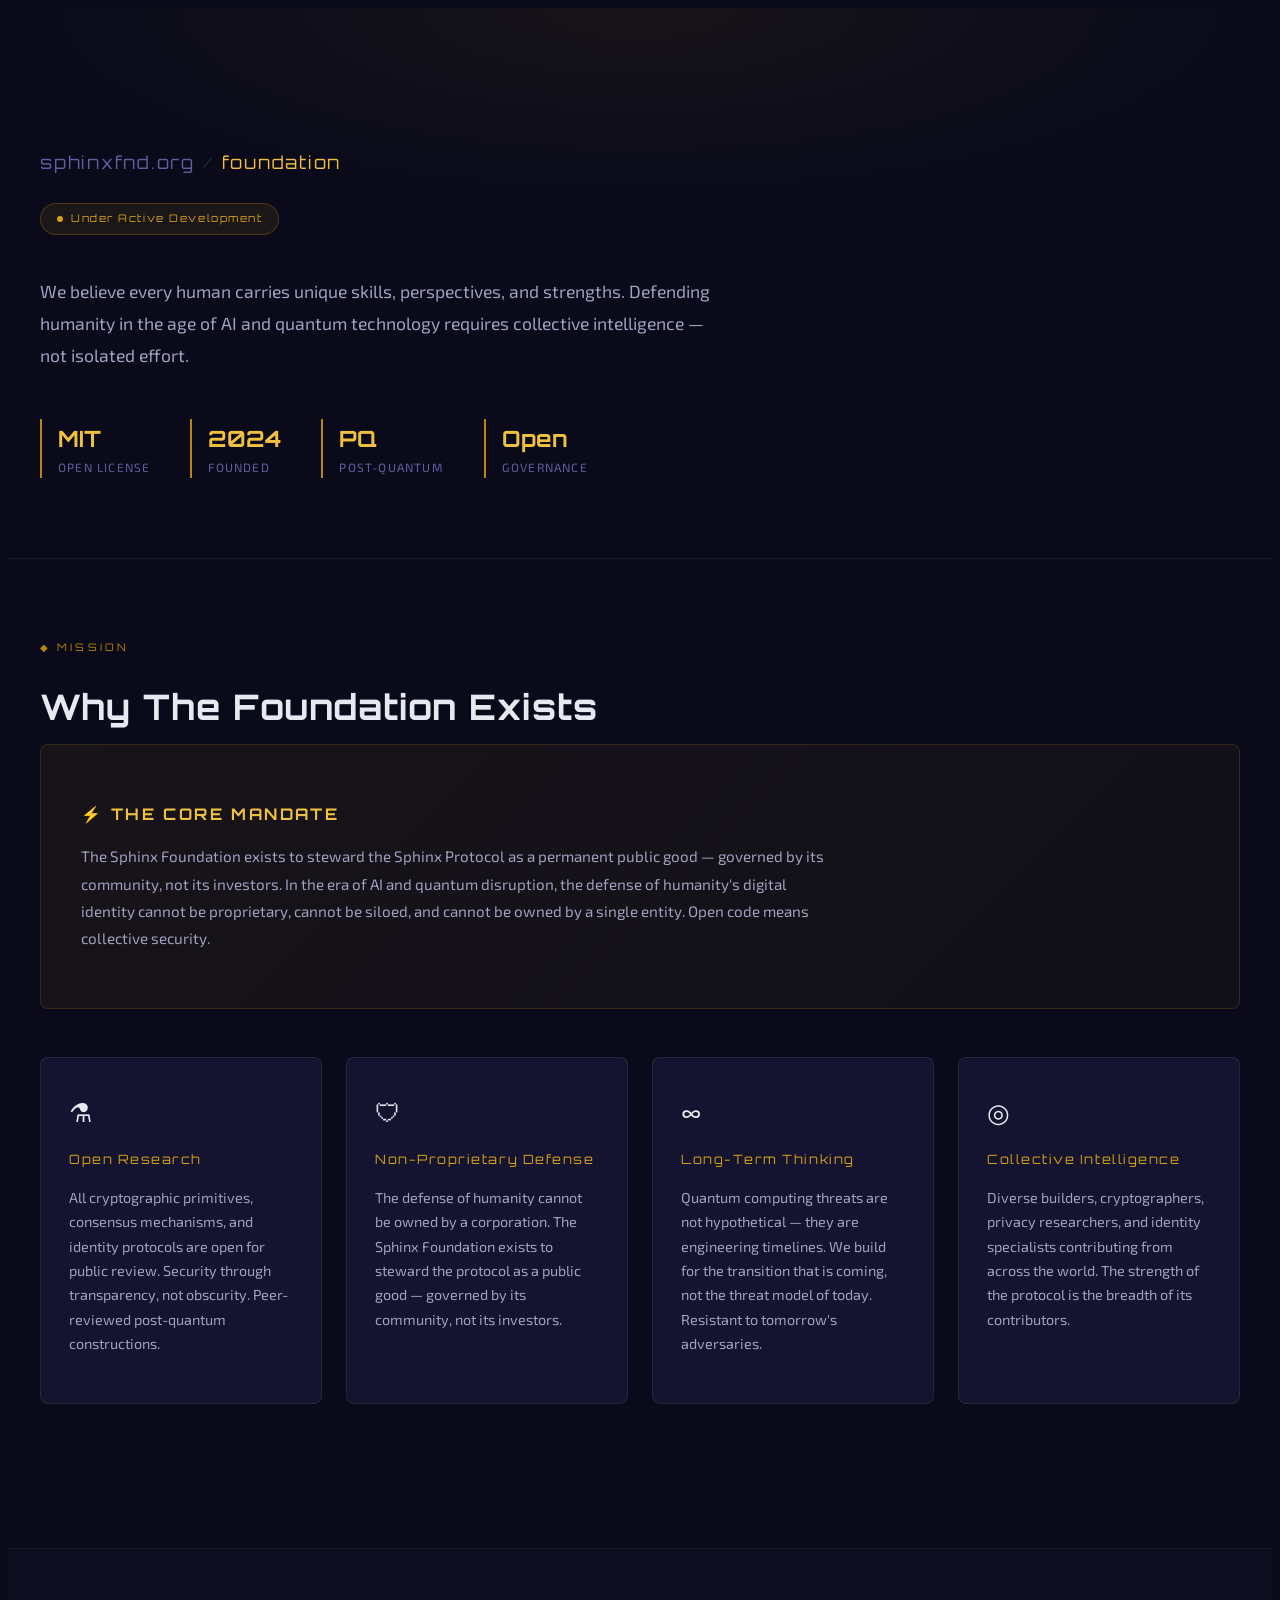
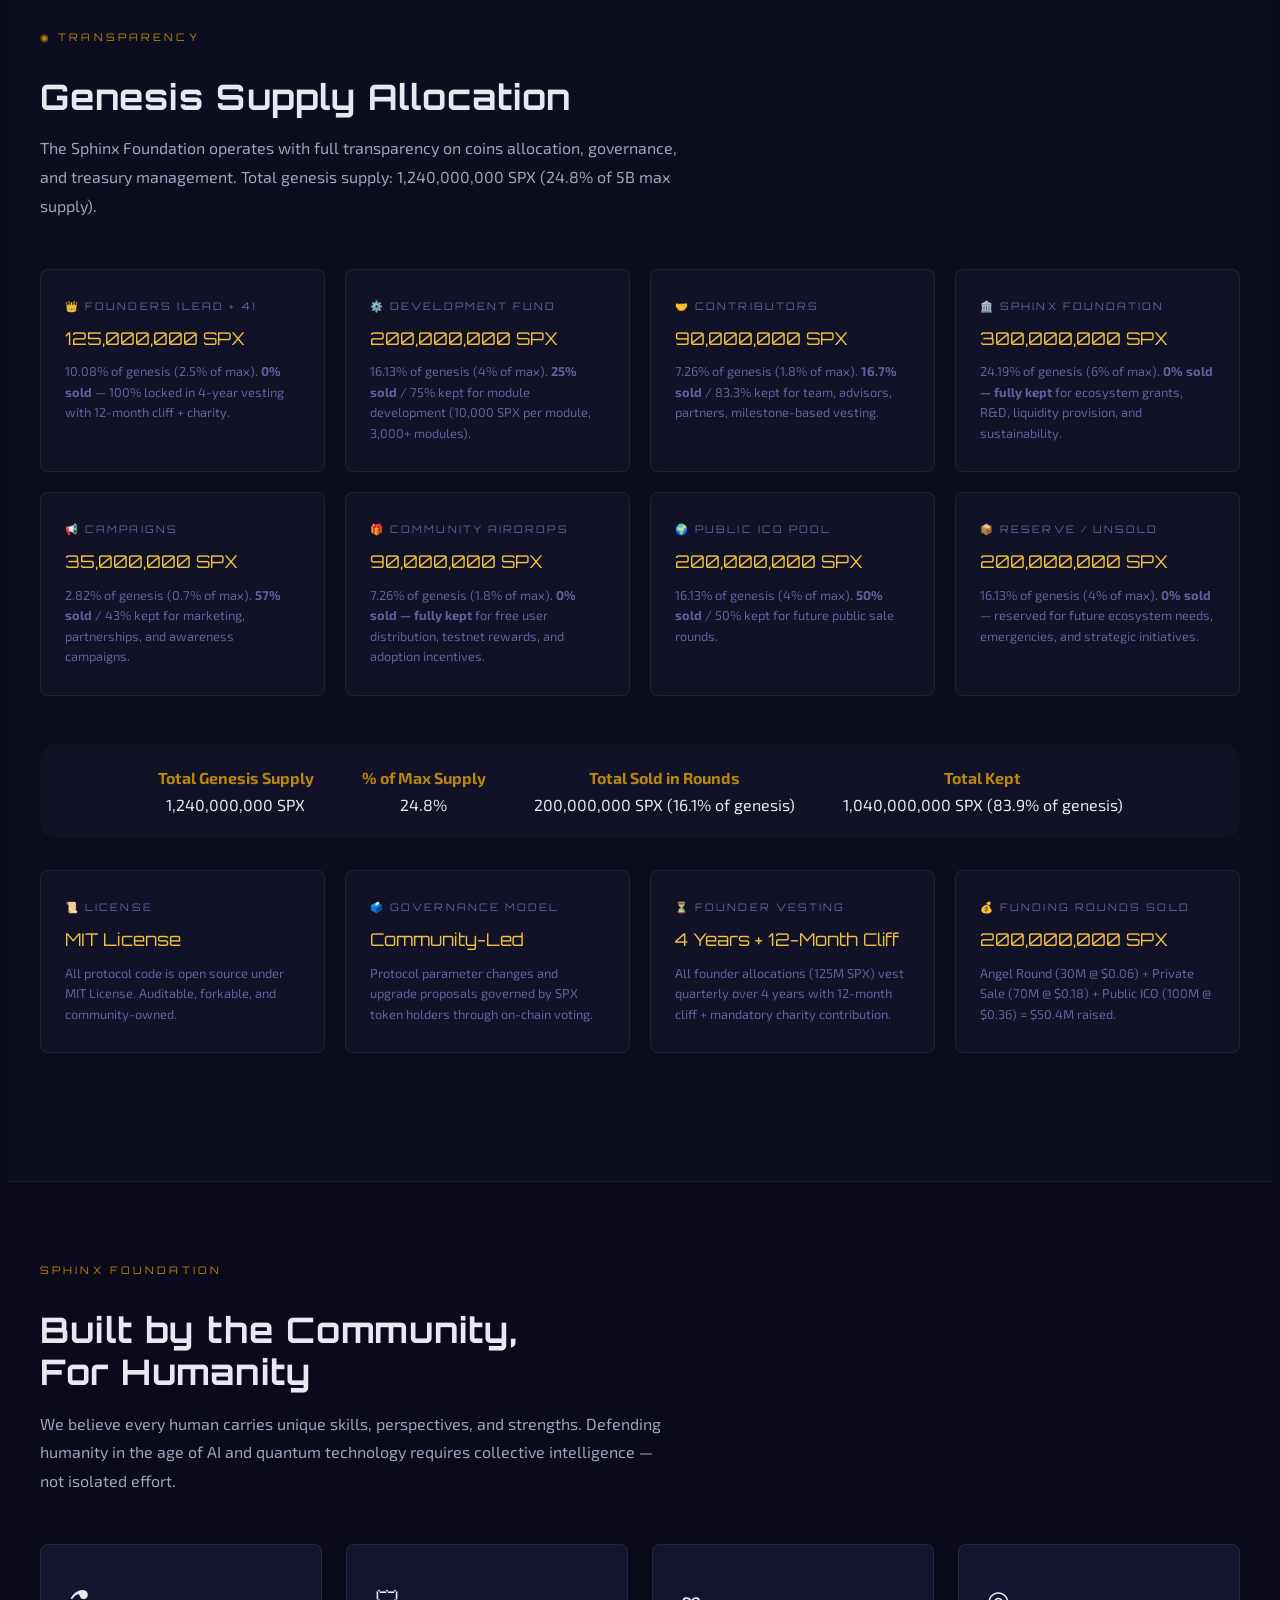
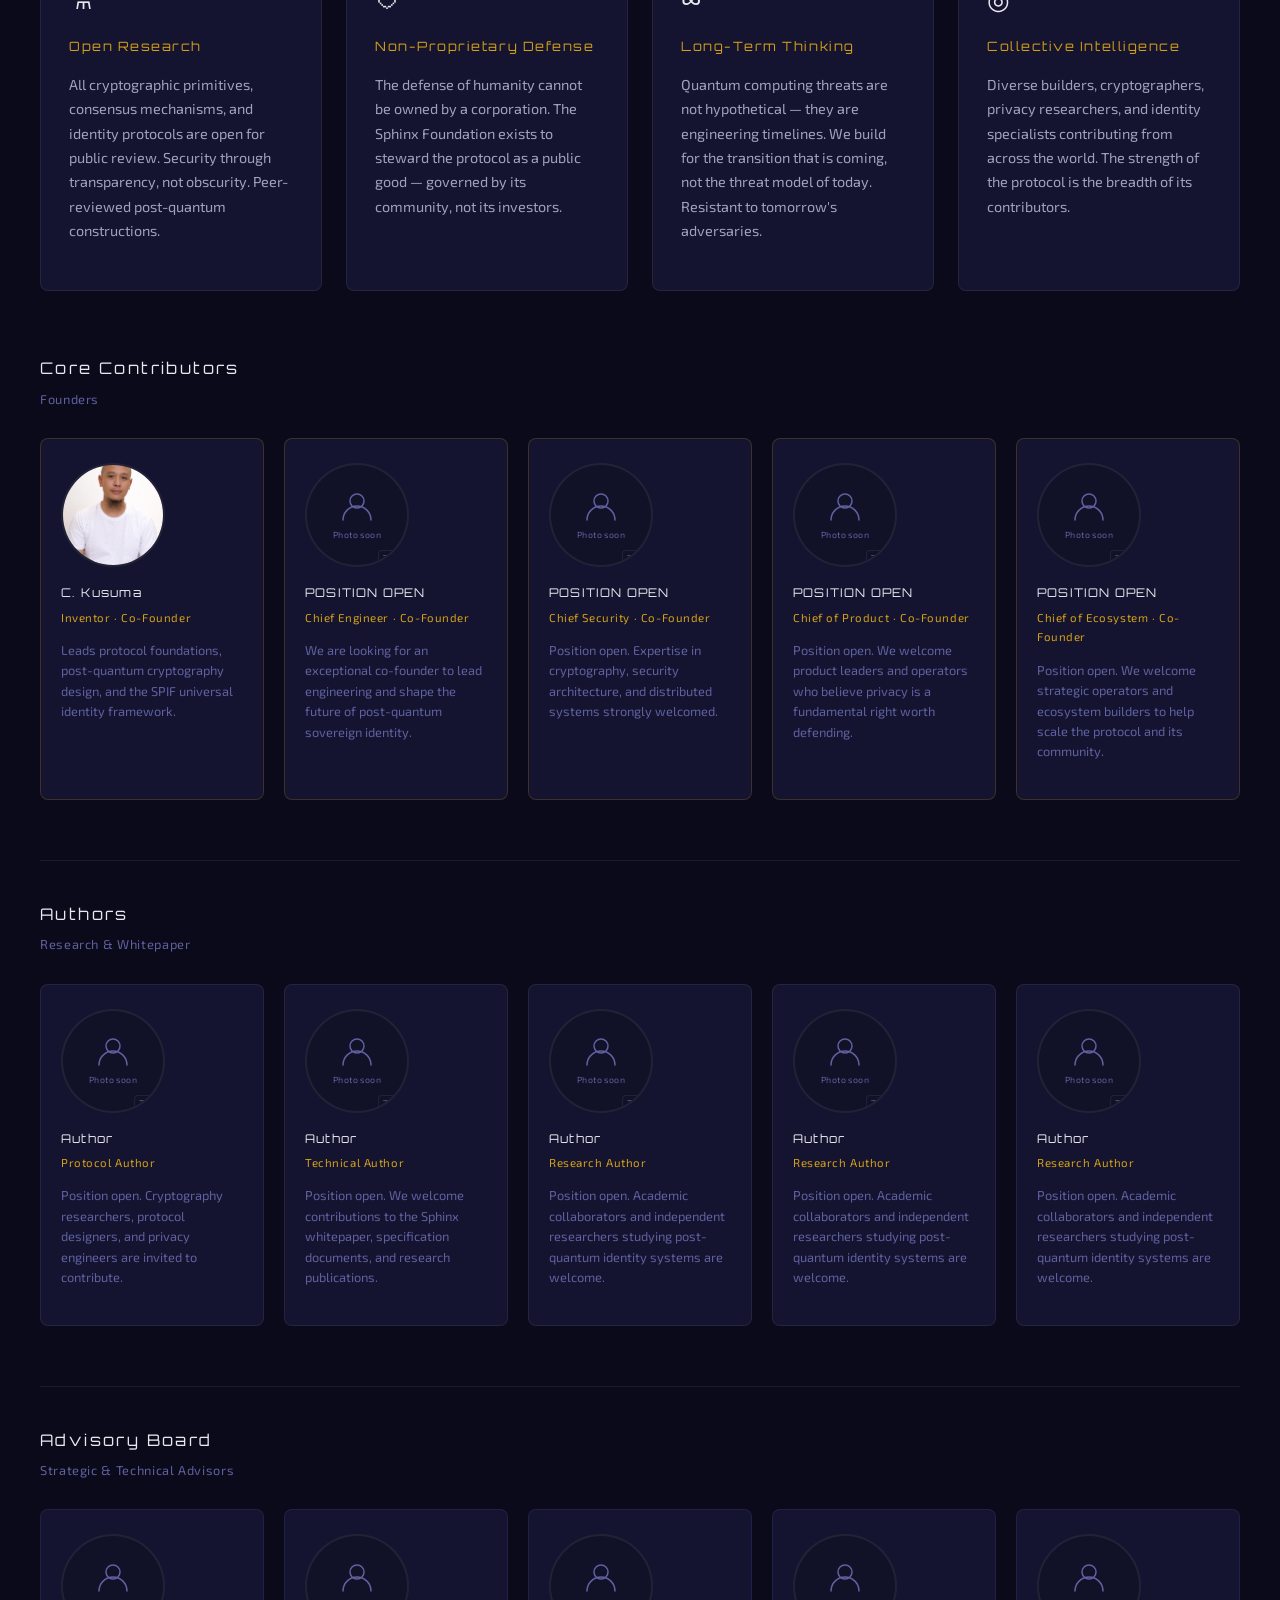
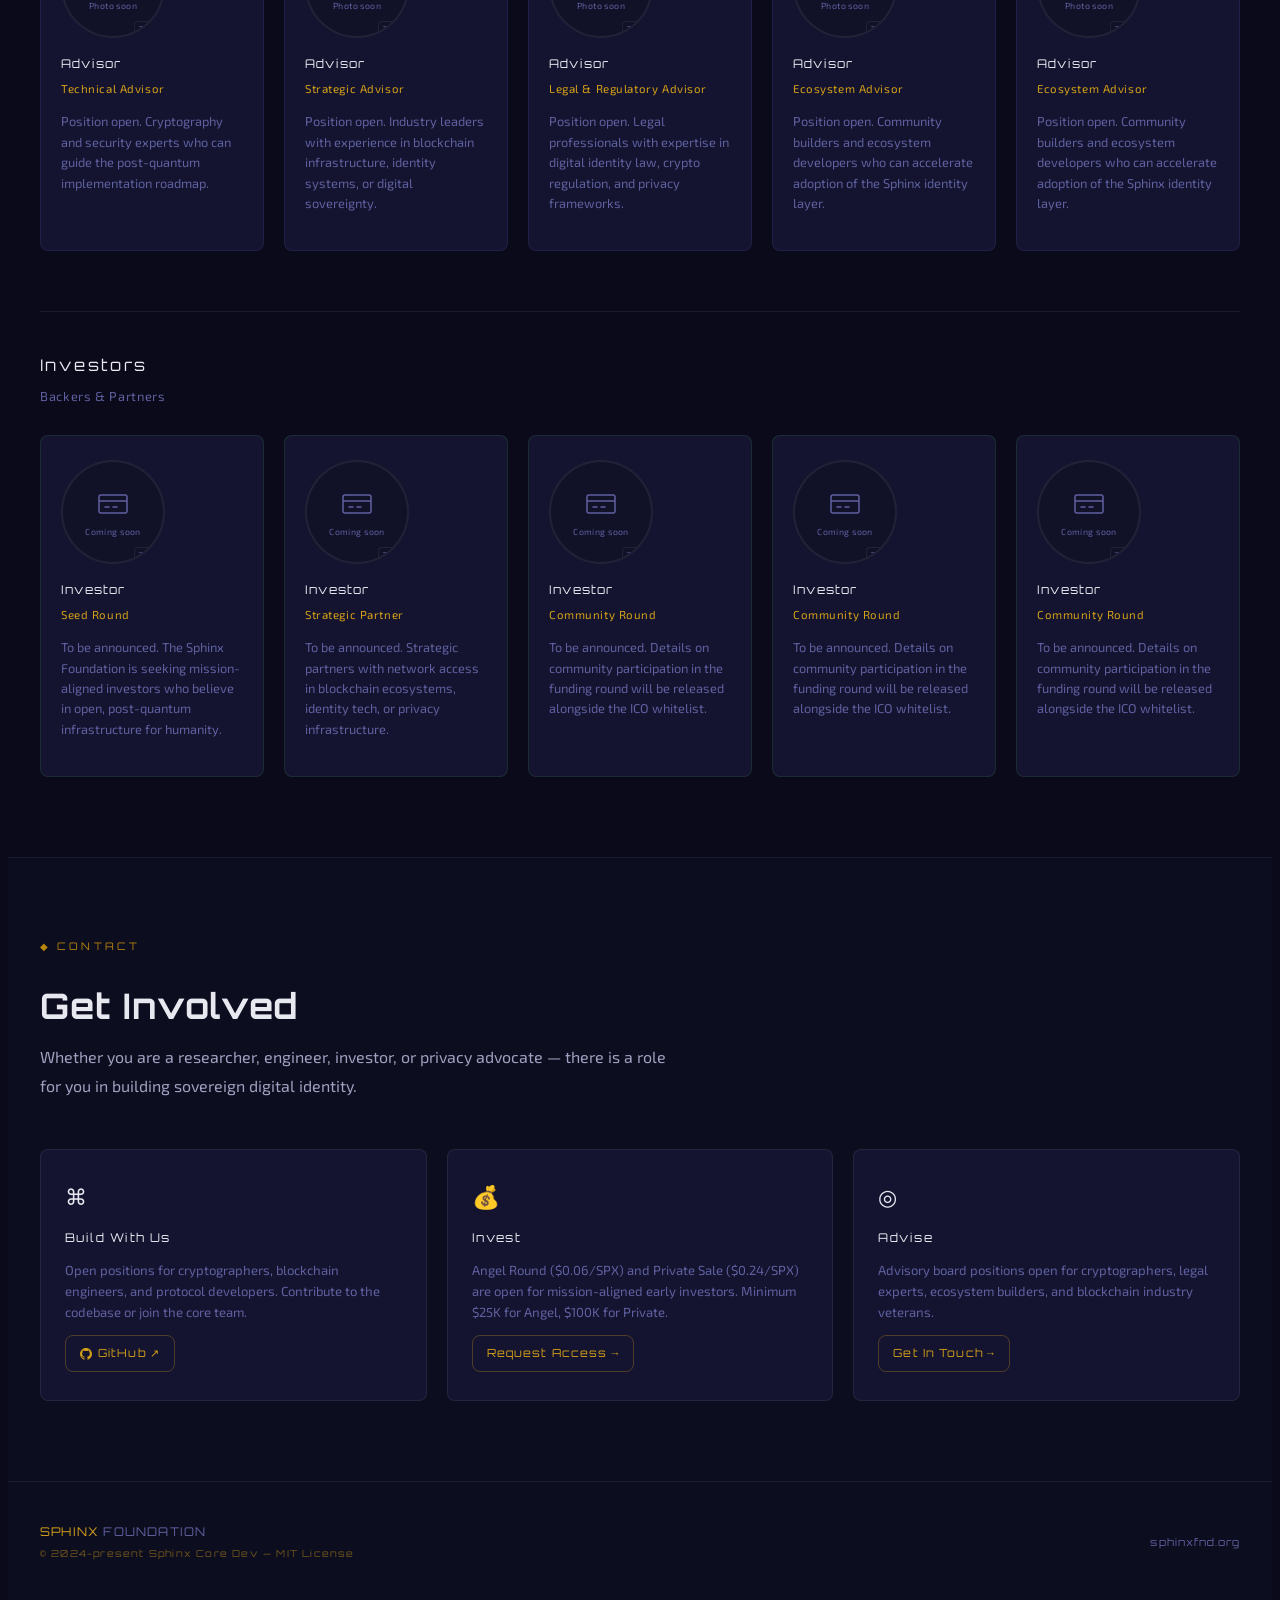
==== commit ce4b22cb: "Update index.html" ====
--- a/fnd/index.html
+++ b/fnd/index.html
@@ -719,10 +719,8 @@
 
     <div class="domain-badge">
       <span class="dot"></span>
-      foundation.sphinxfnd.org
-    </div>
-
-    <div class="hero-eyebrow">◈ SPHINX FOUNDATION</div>
+      Under Active Development
+    </div>
 
     <p class="hero-subtitle">
       We believe every human carries unique skills, perspectives, and strengths. Defending humanity in the age of AI and quantum technology requires collective intelligence — not isolated effort.
@@ -791,39 +789,97 @@
 <section class="section" style="background: var(--bg2);">
   <div class="container">
     <div class="sec-eyebrow">◉ TRANSPARENCY</div>
-    <h2 class="sec-title">Foundation Structure</h2>
-    <p class="sec-desc">The Sphinx Foundation operates with full transparency on token allocation, governance, and treasury management.</p>
+    <h2 class="sec-title">Genesis Supply Allocation</h2>
+    <p class="sec-desc">The Sphinx Foundation operates with full transparency on coins allocation, governance, and treasury management. Total genesis supply: 1,240,000,000 SPX (24.8% of 5B max supply).</p>
 
     <div class="transp-grid">
+      <!-- Founders -->
       <div class="transp-card reveal">
-        <div class="transp-card-label">Foundation Treasury</div>
+        <div class="transp-card-label">👑 Founders (Lead + 4)</div>
+        <div class="transp-card-val">125,000,000 SPX</div>
+        <div class="transp-card-desc">10.08% of genesis (2.5% of max). <strong>0% sold</strong> — 100% locked in 4-year vesting with 12-month cliff + charity.</div>
+      </div>
+
+      <!-- Development Fund -->
+      <div class="transp-card reveal">
+        <div class="transp-card-label">⚙️ Development Fund</div>
+        <div class="transp-card-val">200,000,000 SPX</div>
+        <div class="transp-card-desc">16.13% of genesis (4% of max). <strong>25% sold</strong> / 75% kept for module development (10,000 SPX per module, 3,000+ modules).</div>
+      </div>
+
+      <!-- Contributors -->
+      <div class="transp-card reveal">
+        <div class="transp-card-label">🤝 Contributors</div>
         <div class="transp-card-val">90,000,000 SPX</div>
-        <div class="transp-card-desc">7.3% of genesis supply. Reserved for ecosystem grants, sustainability programs, and long-term protocol development.</div>
-      </div>
+        <div class="transp-card-desc">7.26% of genesis (1.8% of max). <strong>16.7% sold</strong> / 83.3% kept for team, advisors, partners, milestone-based vesting.</div>
+      </div>
+
+      <!-- SPHINX Foundation -->
       <div class="transp-card reveal">
-        <div class="transp-card-label">License</div>
+        <div class="transp-card-label">🏛️ SPHINX Foundation</div>
+        <div class="transp-card-val">300,000,000 SPX</div>
+        <div class="transp-card-desc">24.19% of genesis (6% of max). <strong>0% sold — fully kept</strong> for ecosystem grants, R&D, liquidity provision, and sustainability.</div>
+      </div>
+
+      <!-- Campaigns -->
+      <div class="transp-card reveal">
+        <div class="transp-card-label">📢 Campaigns</div>
+        <div class="transp-card-val">35,000,000 SPX</div>
+        <div class="transp-card-desc">2.82% of genesis (0.7% of max). <strong>57% sold</strong> / 43% kept for marketing, partnerships, and awareness campaigns.</div>
+      </div>
+
+      <!-- Community Airdrops -->
+      <div class="transp-card reveal">
+        <div class="transp-card-label">🎁 Community Airdrops</div>
+        <div class="transp-card-val">90,000,000 SPX</div>
+        <div class="transp-card-desc">7.26% of genesis (1.8% of max). <strong>0% sold — fully kept</strong> for free user distribution, testnet rewards, and adoption incentives.</div>
+      </div>
+
+      <!-- Public ICO Pool -->
+      <div class="transp-card reveal">
+        <div class="transp-card-label">🌍 Public ICO Pool</div>
+        <div class="transp-card-val">200,000,000 SPX</div>
+        <div class="transp-card-desc">16.13% of genesis (4% of max). <strong>50% sold</strong> / 50% kept for future public sale rounds.</div>
+      </div>
+
+      <!-- Reserve / Unsold -->
+      <div class="transp-card reveal">
+        <div class="transp-card-label">📦 Reserve / Unsold</div>
+        <div class="transp-card-val">200,000,000 SPX</div>
+        <div class="transp-card-desc">16.13% of genesis (4% of max). <strong>0% sold</strong> — reserved for future ecosystem needs, emergencies, and strategic initiatives.</div>
+      </div>
+    </div>
+
+    <!-- Total Summary Row -->
+    <div class="transp-summary reveal" style="margin-top: 32px; padding: 20px; background: var(--bg3); border-radius: 16px; text-align: center;">
+      <div style="display: flex; justify-content: center; gap: 48px; flex-wrap: wrap;">
+        <div><strong style="color: var(--accent);">Total Genesis Supply</strong><br>1,240,000,000 SPX</div>
+        <div><strong style="color: var(--accent);">% of Max Supply</strong><br>24.8%</div>
+        <div><strong style="color: var(--accent);">Total Sold in Rounds</strong><br>200,000,000 SPX (16.1% of genesis)</div>
+        <div><strong style="color: var(--accent);">Total Kept</strong><br>1,040,000,000 SPX (83.9% of genesis)</div>
+      </div>
+    </div>
+
+    <div class="transp-grid" style="margin-top: 32px;">
+      <div class="transp-card reveal">
+        <div class="transp-card-label">📜 License</div>
         <div class="transp-card-val">MIT License</div>
         <div class="transp-card-desc">All protocol code is open source under MIT License. Auditable, forkable, and community-owned.</div>
       </div>
       <div class="transp-card reveal">
-        <div class="transp-card-label">Governance Model</div>
+        <div class="transp-card-label">🗳️ Governance Model</div>
         <div class="transp-card-val">Community-Led</div>
         <div class="transp-card-desc">Protocol parameter changes and upgrade proposals governed by SPX token holders through on-chain voting.</div>
       </div>
       <div class="transp-card reveal">
-        <div class="transp-card-label">Dev Fund Mechanism</div>
-        <div class="transp-card-val">Per-Module Grants</div>
-        <div class="transp-card-desc">130,000,000 SPX allocated to developers. Paid per completed module across 2,000+ planned modules.</div>
+        <div class="transp-card-label">⏳ Founder Vesting</div>
+        <div class="transp-card-val">4 Years + 12-Month Cliff</div>
+        <div class="transp-card-desc">All founder allocations (125M SPX) vest quarterly over 4 years with 12-month cliff + mandatory charity contribution.</div>
       </div>
       <div class="transp-card reveal">
-        <div class="transp-card-label">Founder Vesting</div>
-        <div class="transp-card-val">3 Years + Charity</div>
-        <div class="transp-card-desc">All founder allocations vest quarterly over 3 years with a mandatory charitable contribution component.</div>
-      </div>
-      <div class="transp-card reveal">
-        <div class="transp-card-label">Max Supply</div>
-        <div class="transp-card-val">5,000,000,000 SPX</div>
-        <div class="transp-card-desc">Hard-capped. Genesis supply of 1.24B SPX (24.8%) mined at mainnet. Remainder mined progressively through participation.</div>
+        <div class="transp-card-label">💰 Funding Rounds Sold</div>
+        <div class="transp-card-val">200,000,000 SPX</div>
+        <div class="transp-card-desc">Angel Round (30M @ $0.06) + Private Sale (70M @ $0.18) + Public ICO (100M @ $0.36) = $50.4M raised.</div>
       </div>
     </div>
   </div>
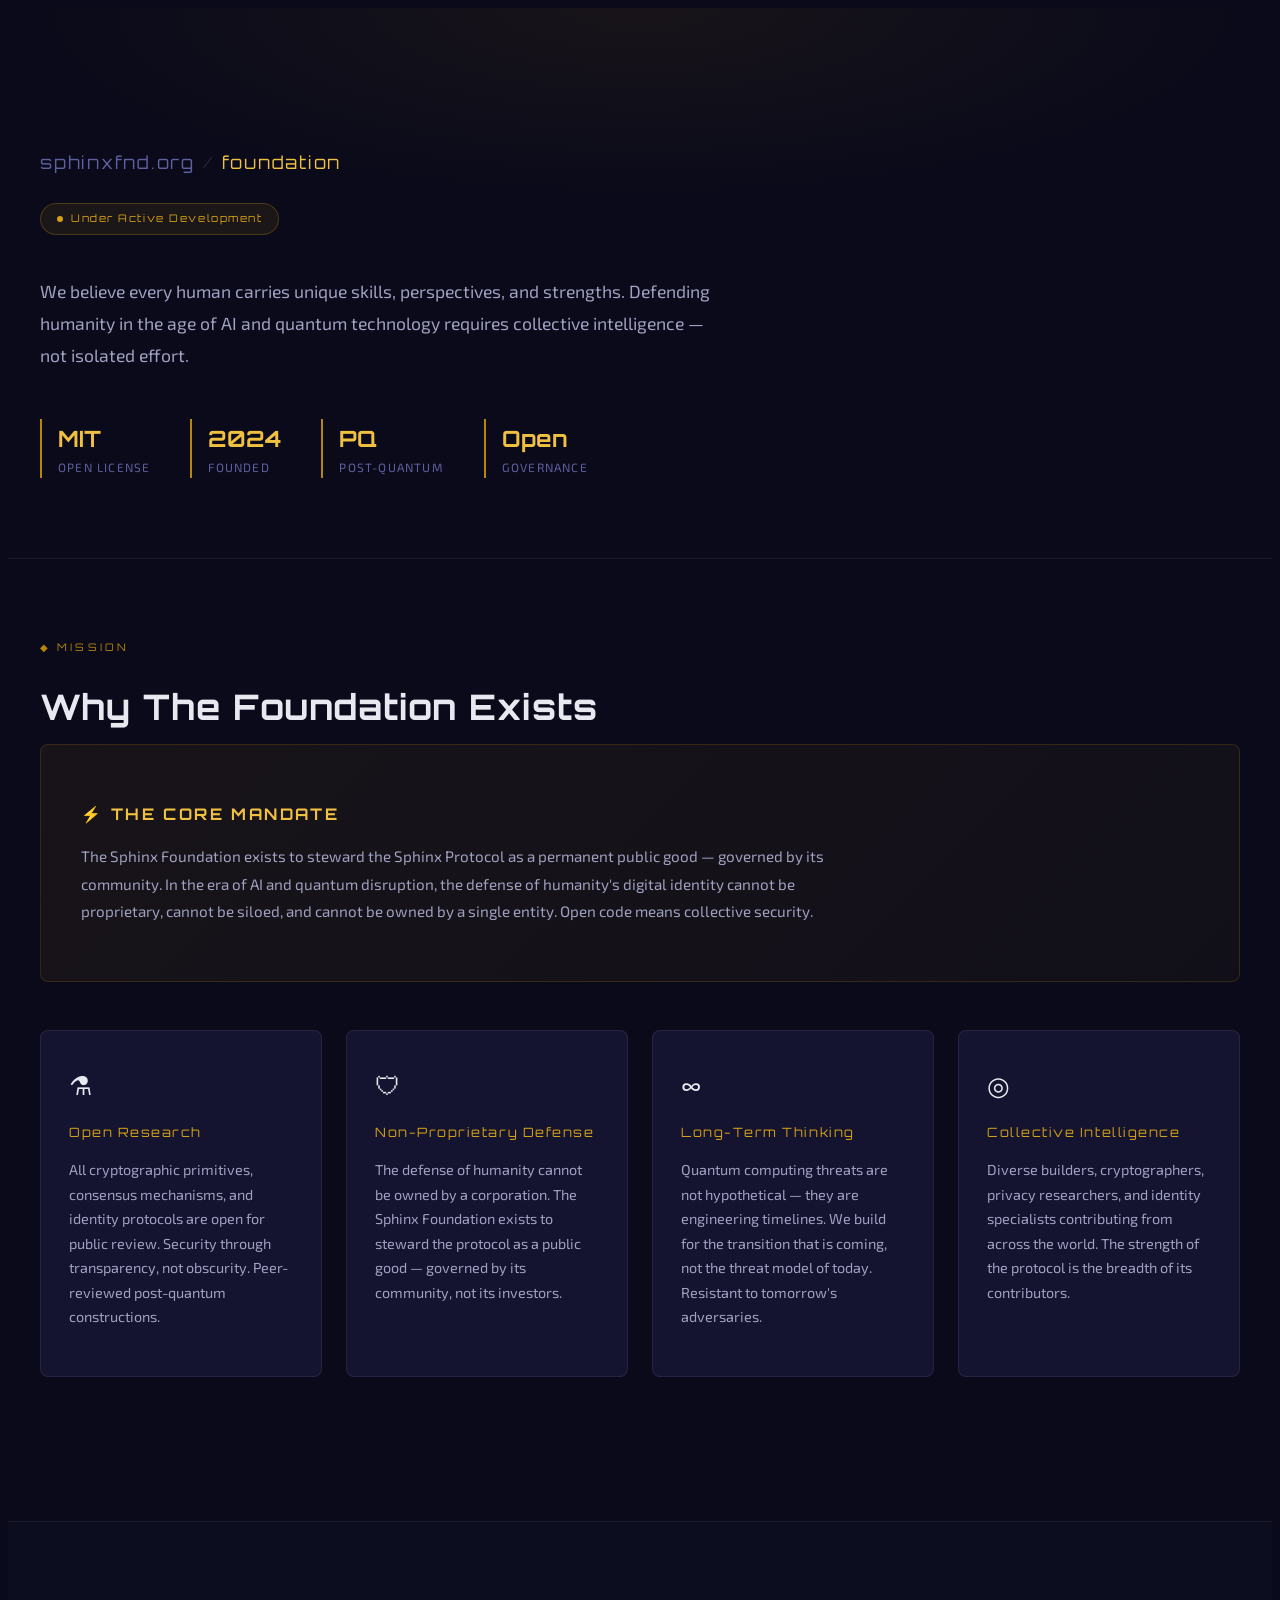
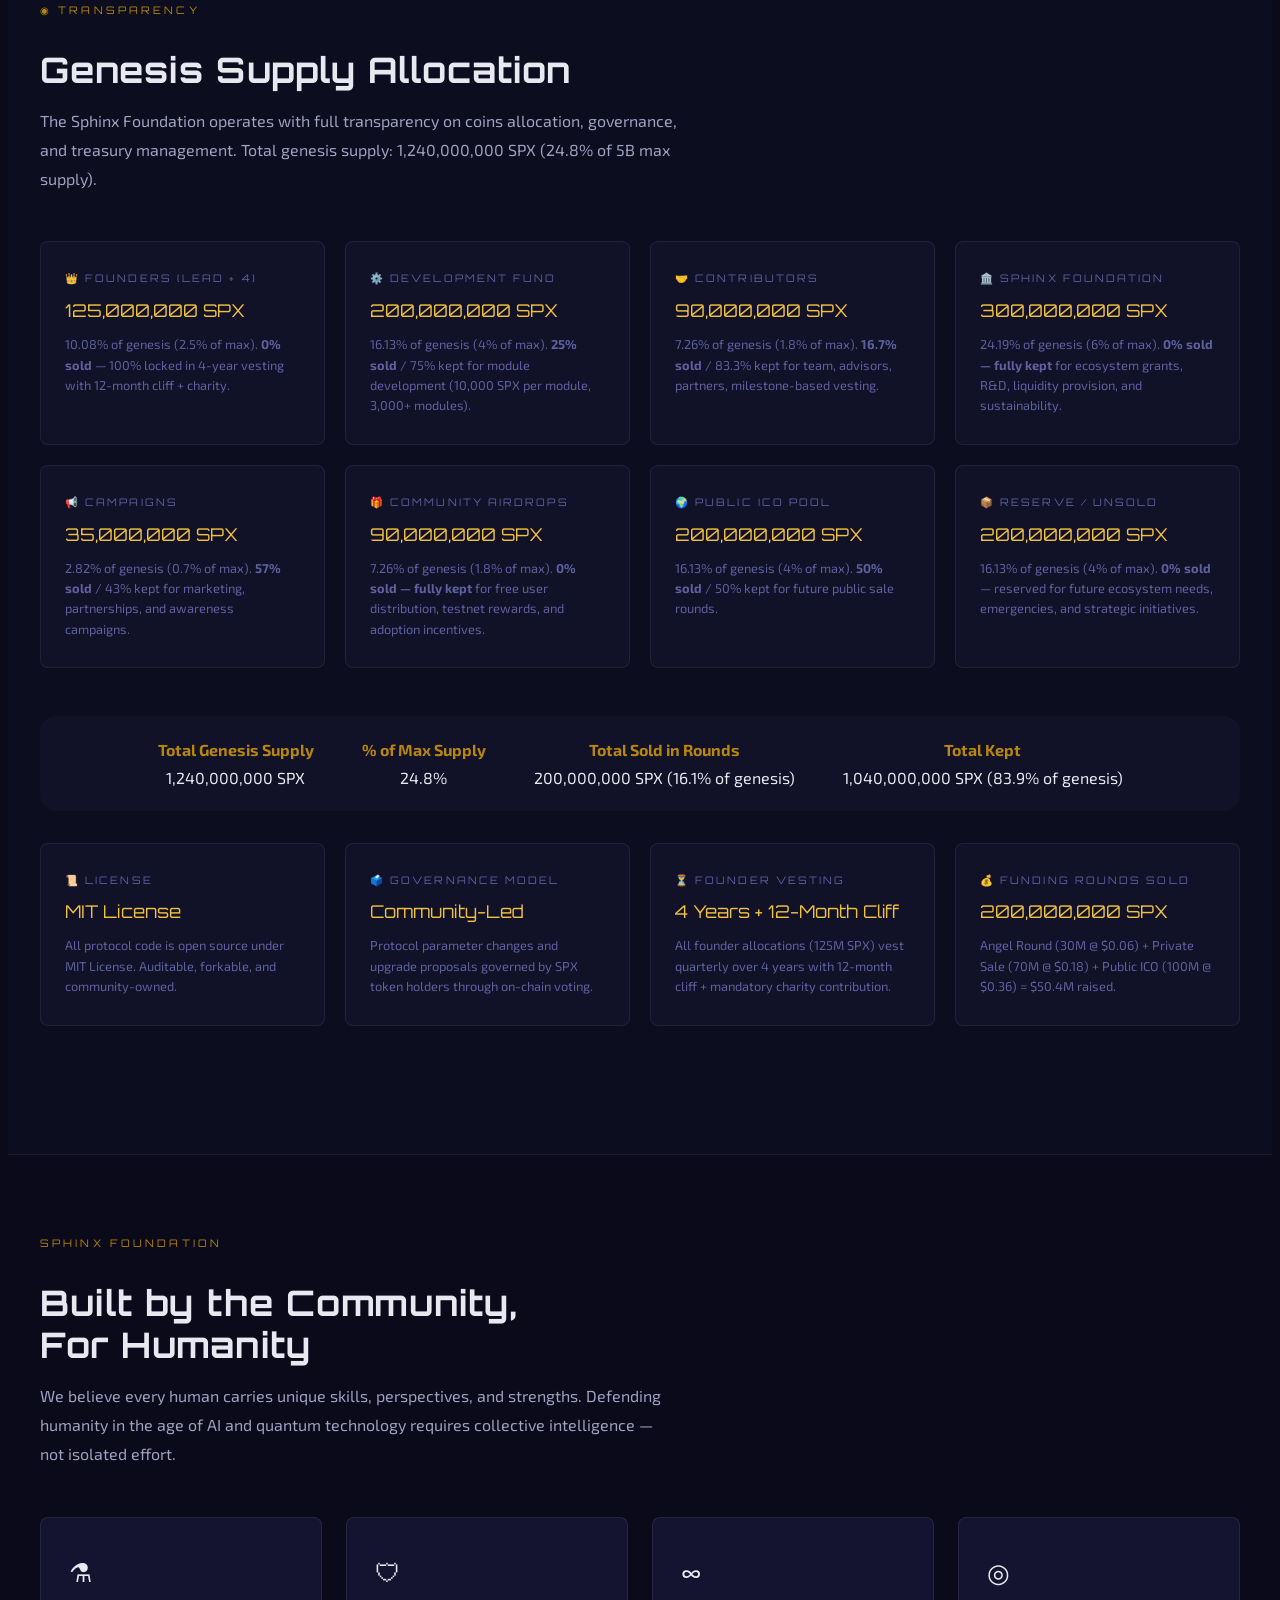
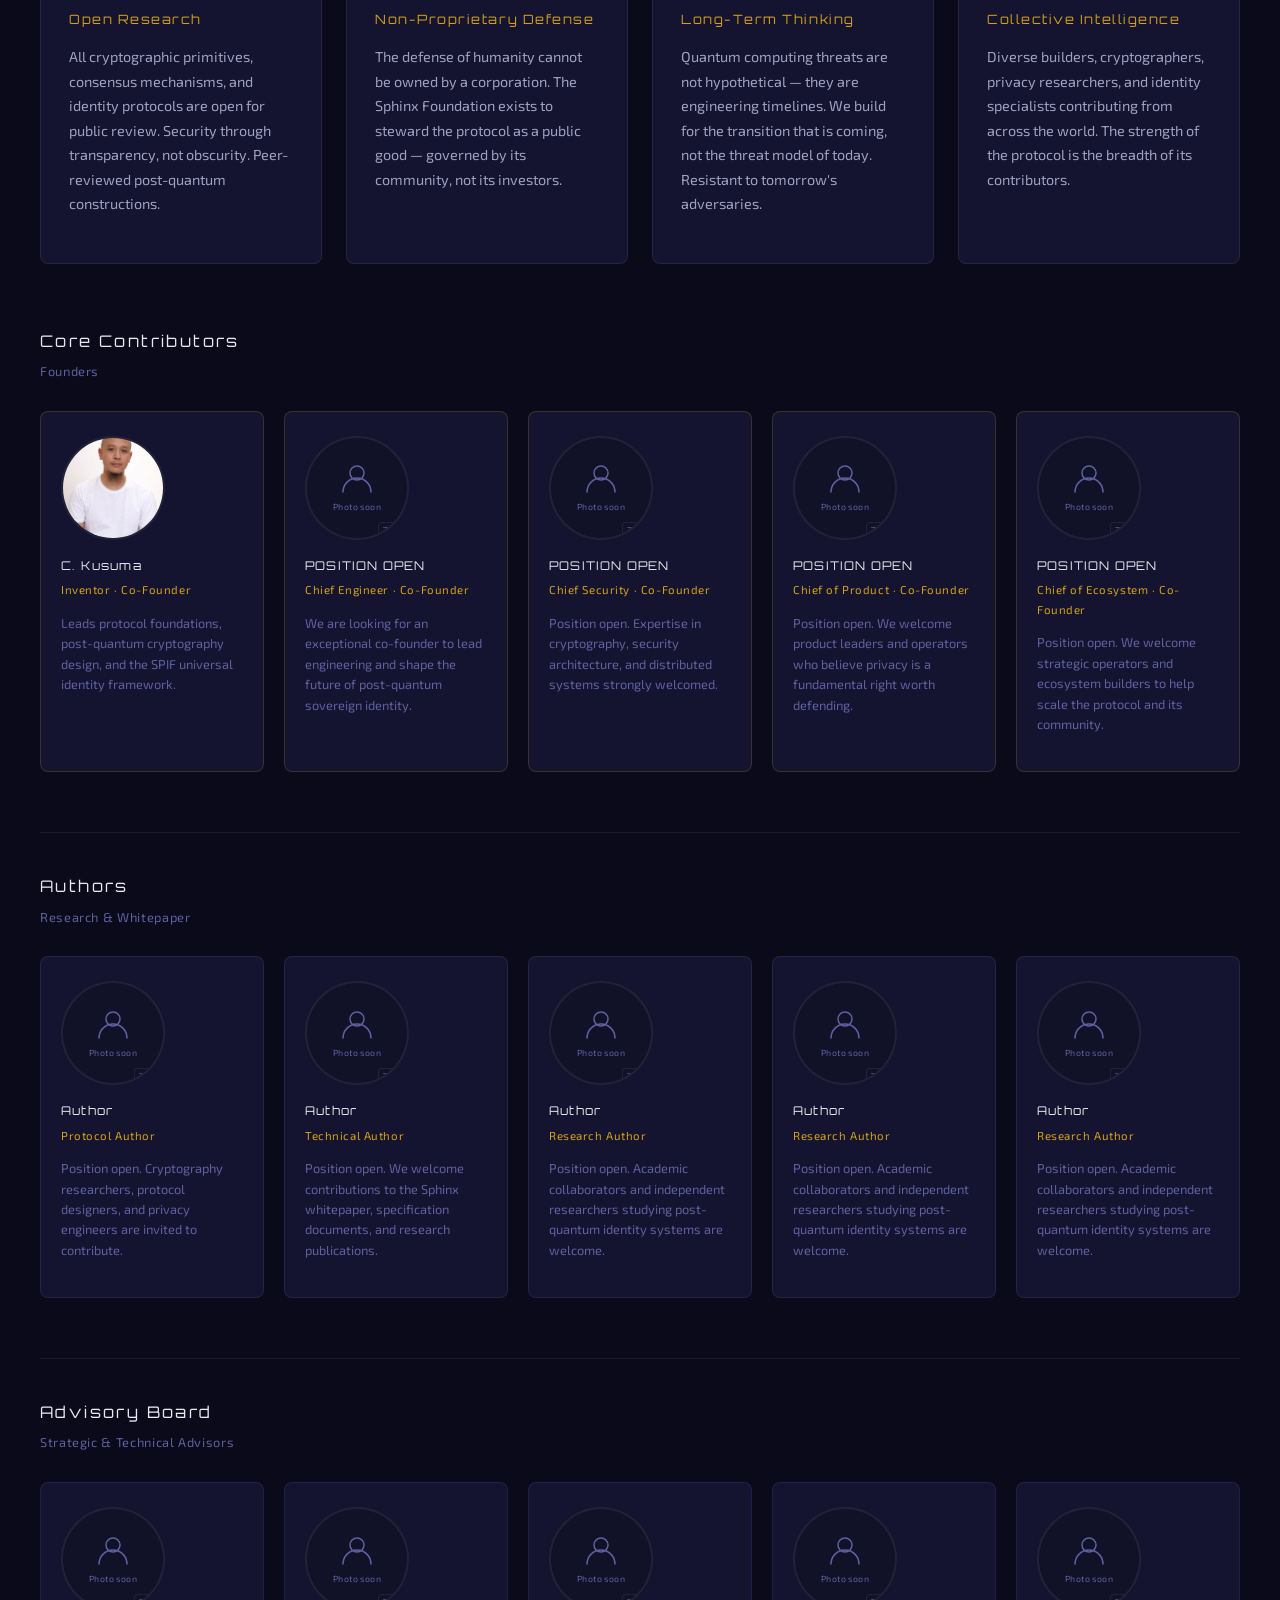
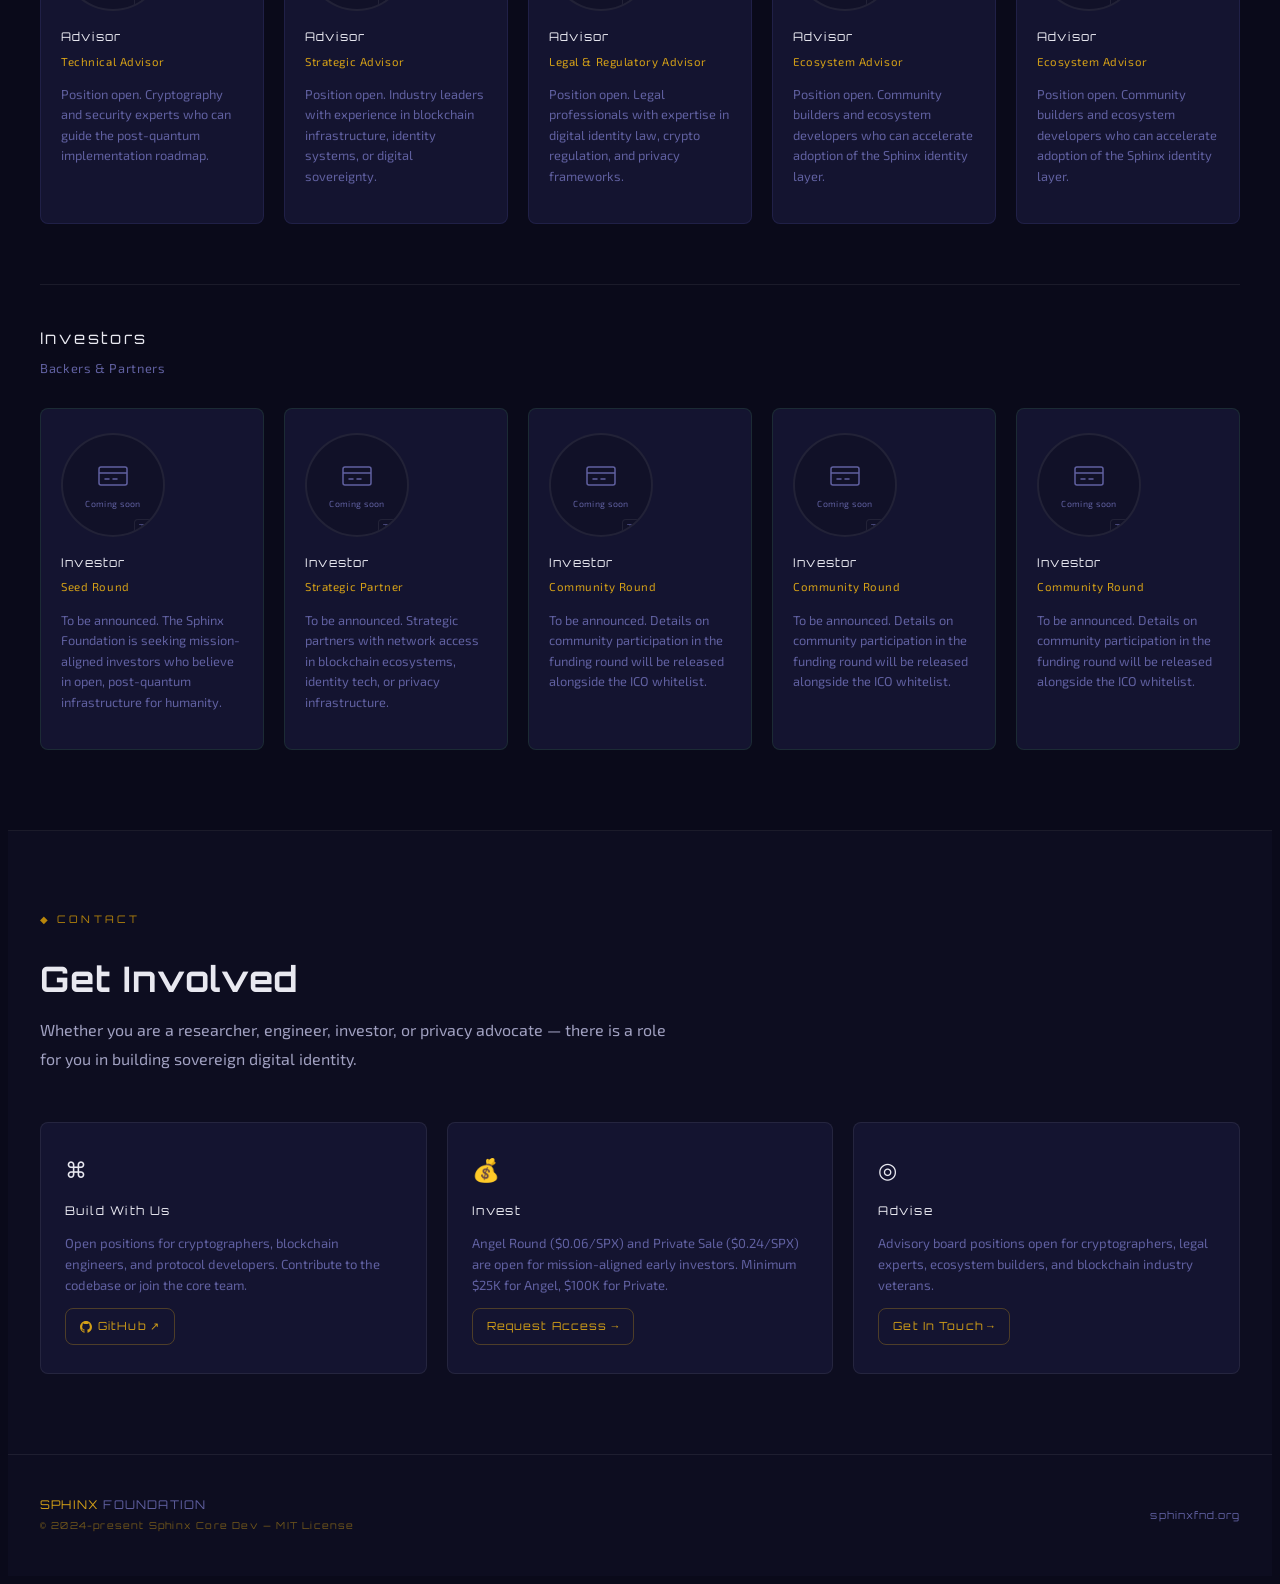
==== commit d52f2bda: "Update index.html" ====
--- a/fnd/index.html
+++ b/fnd/index.html
@@ -36,7 +36,7 @@
   <!-- Open Graph / Facebook -->
   <meta property="og:type" content="website">
   <meta property="og:url" content="https://sphinxfnd.org/">
-  <meta property="og:title" content="Sphinx Protocol | Post-Quantum/AIs Blockchain for Universal Sovereign Identity">
+  <meta property="og:title" content="The Sphinx Foundation exists to steward the Sphinx Protocol as a permanent public good">
   <meta property="og:description" content="Post-quantum Sphinx blockchain, Sphinx Network, Sphinx Chain, SPX coins, and USI infrastructure for Universal Sovereign Identity. Privacy mathematically enforced.">
   <meta property="og:site_name" content="Sphinx Protocol">
   <meta property="og:image" content="https://sphinxfnd.org/images/sphinx-og-image.jpg">
@@ -756,7 +756,7 @@
     <div class="mission-banner reveal">
       <h3>⚡ THE CORE MANDATE</h3>
       <p>
-        The Sphinx Foundation exists to steward the Sphinx Protocol as a permanent public good — governed by its community, not its investors. In the era of AI and quantum disruption, the defense of humanity's digital identity cannot be proprietary, cannot be siloed, and cannot be owned by a single entity. Open code means collective security.
+        The Sphinx Foundation exists to steward the Sphinx Protocol as a permanent public good — governed by its community. In the era of AI and quantum disruption, the defense of humanity's digital identity cannot be proprietary, cannot be siloed, and cannot be owned by a single entity. Open code means collective security.
       </p>
     </div>
 
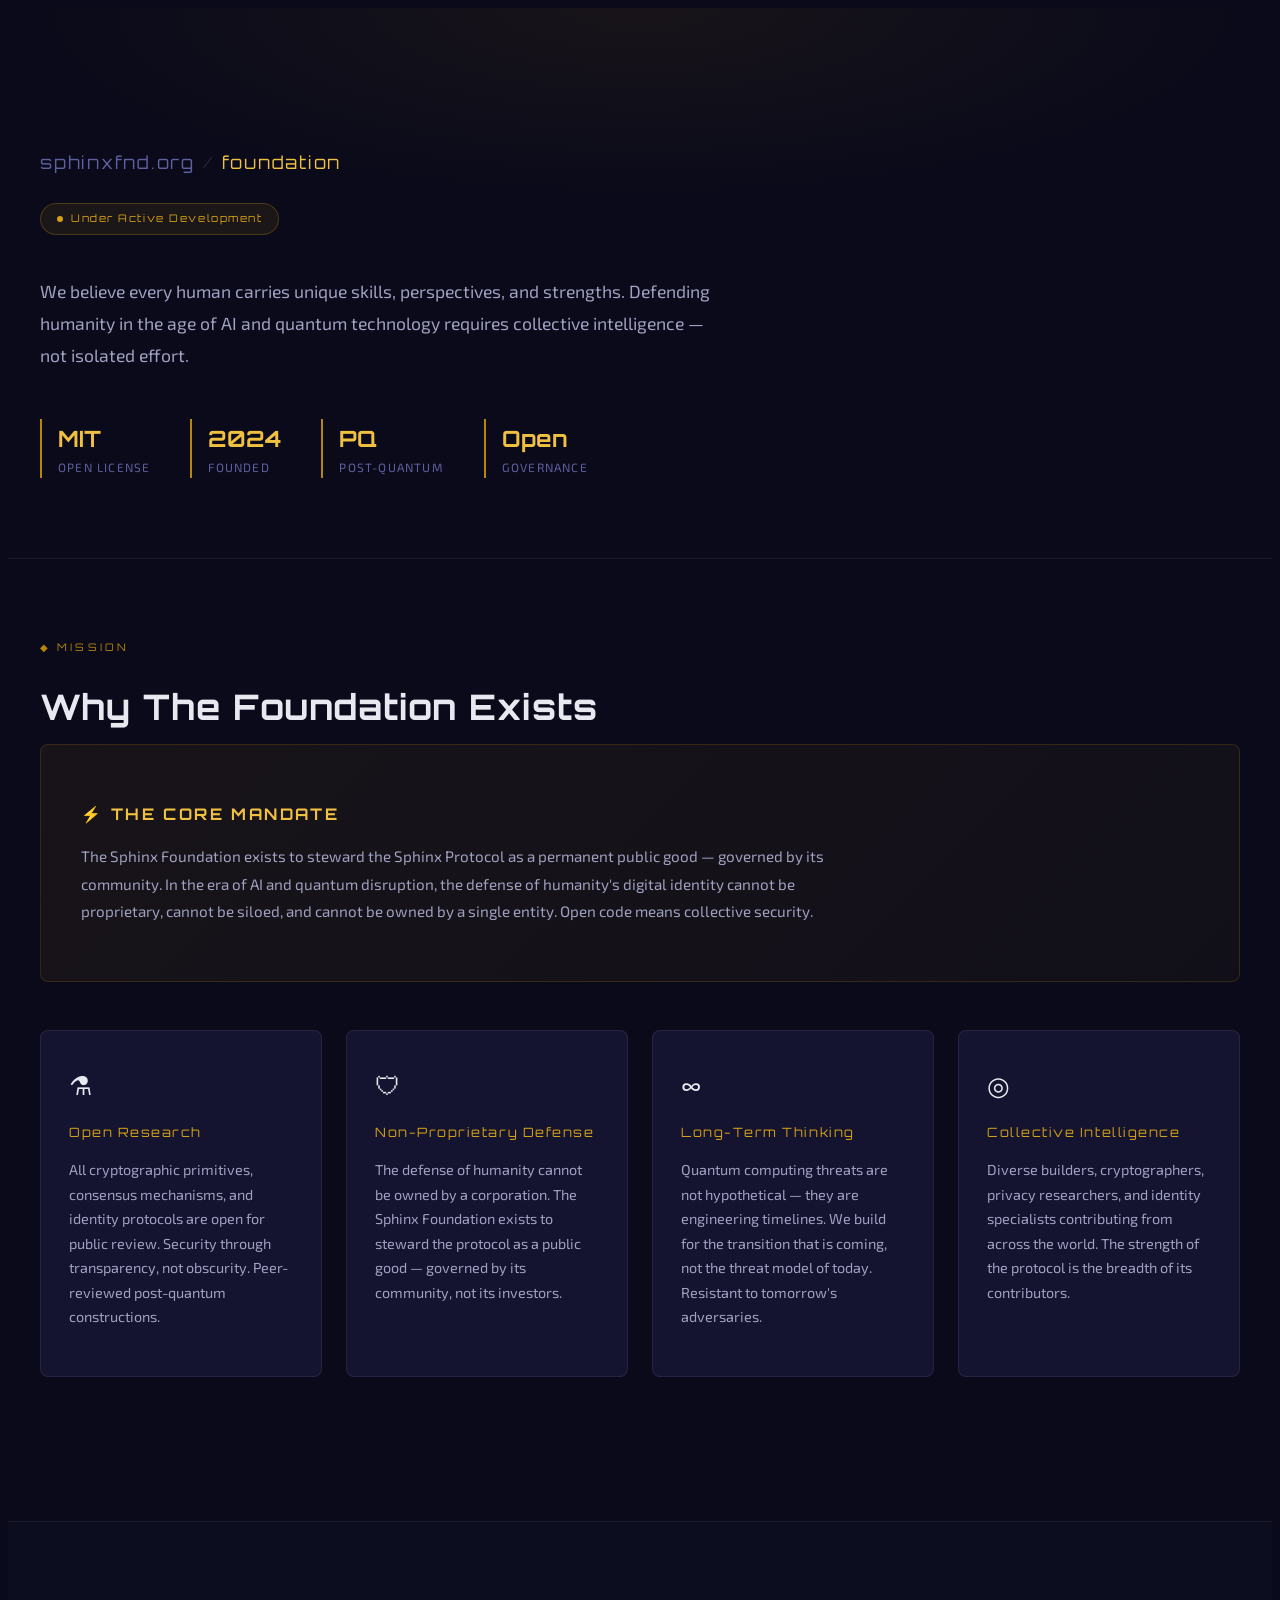
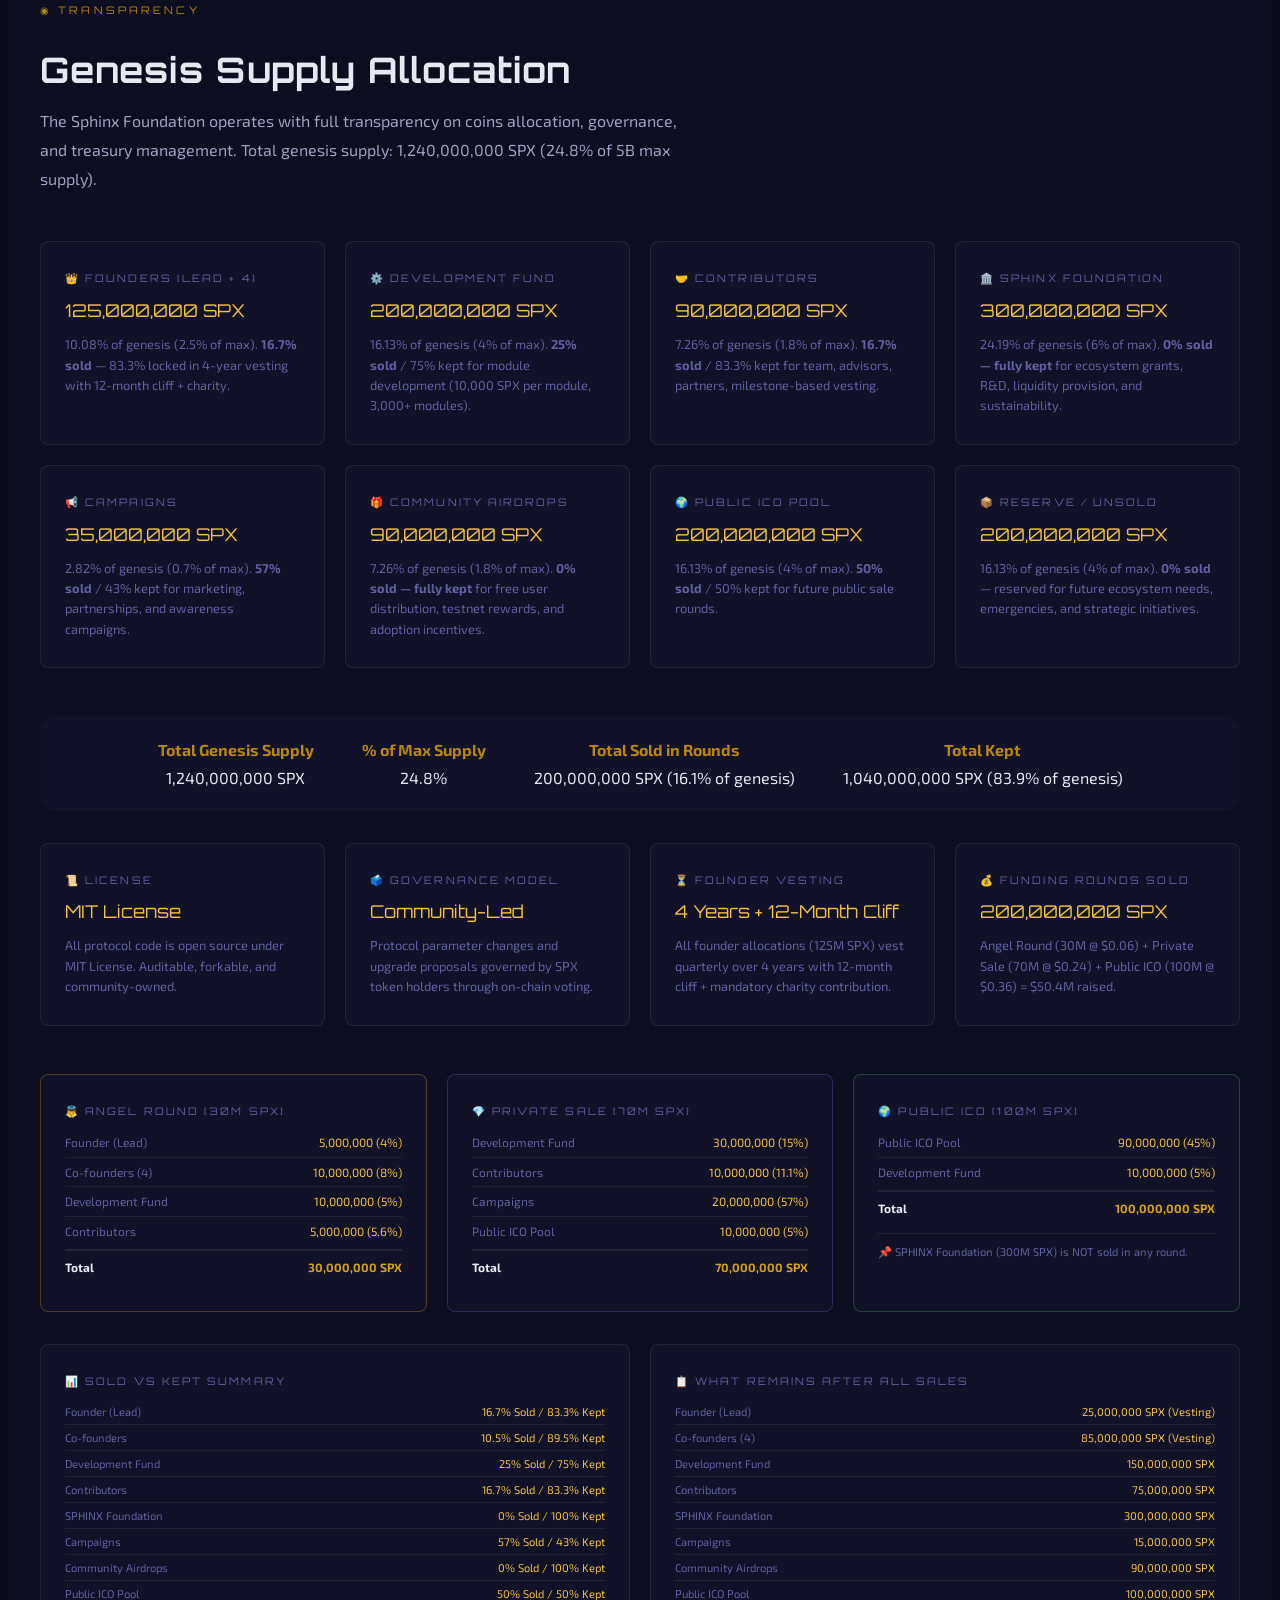
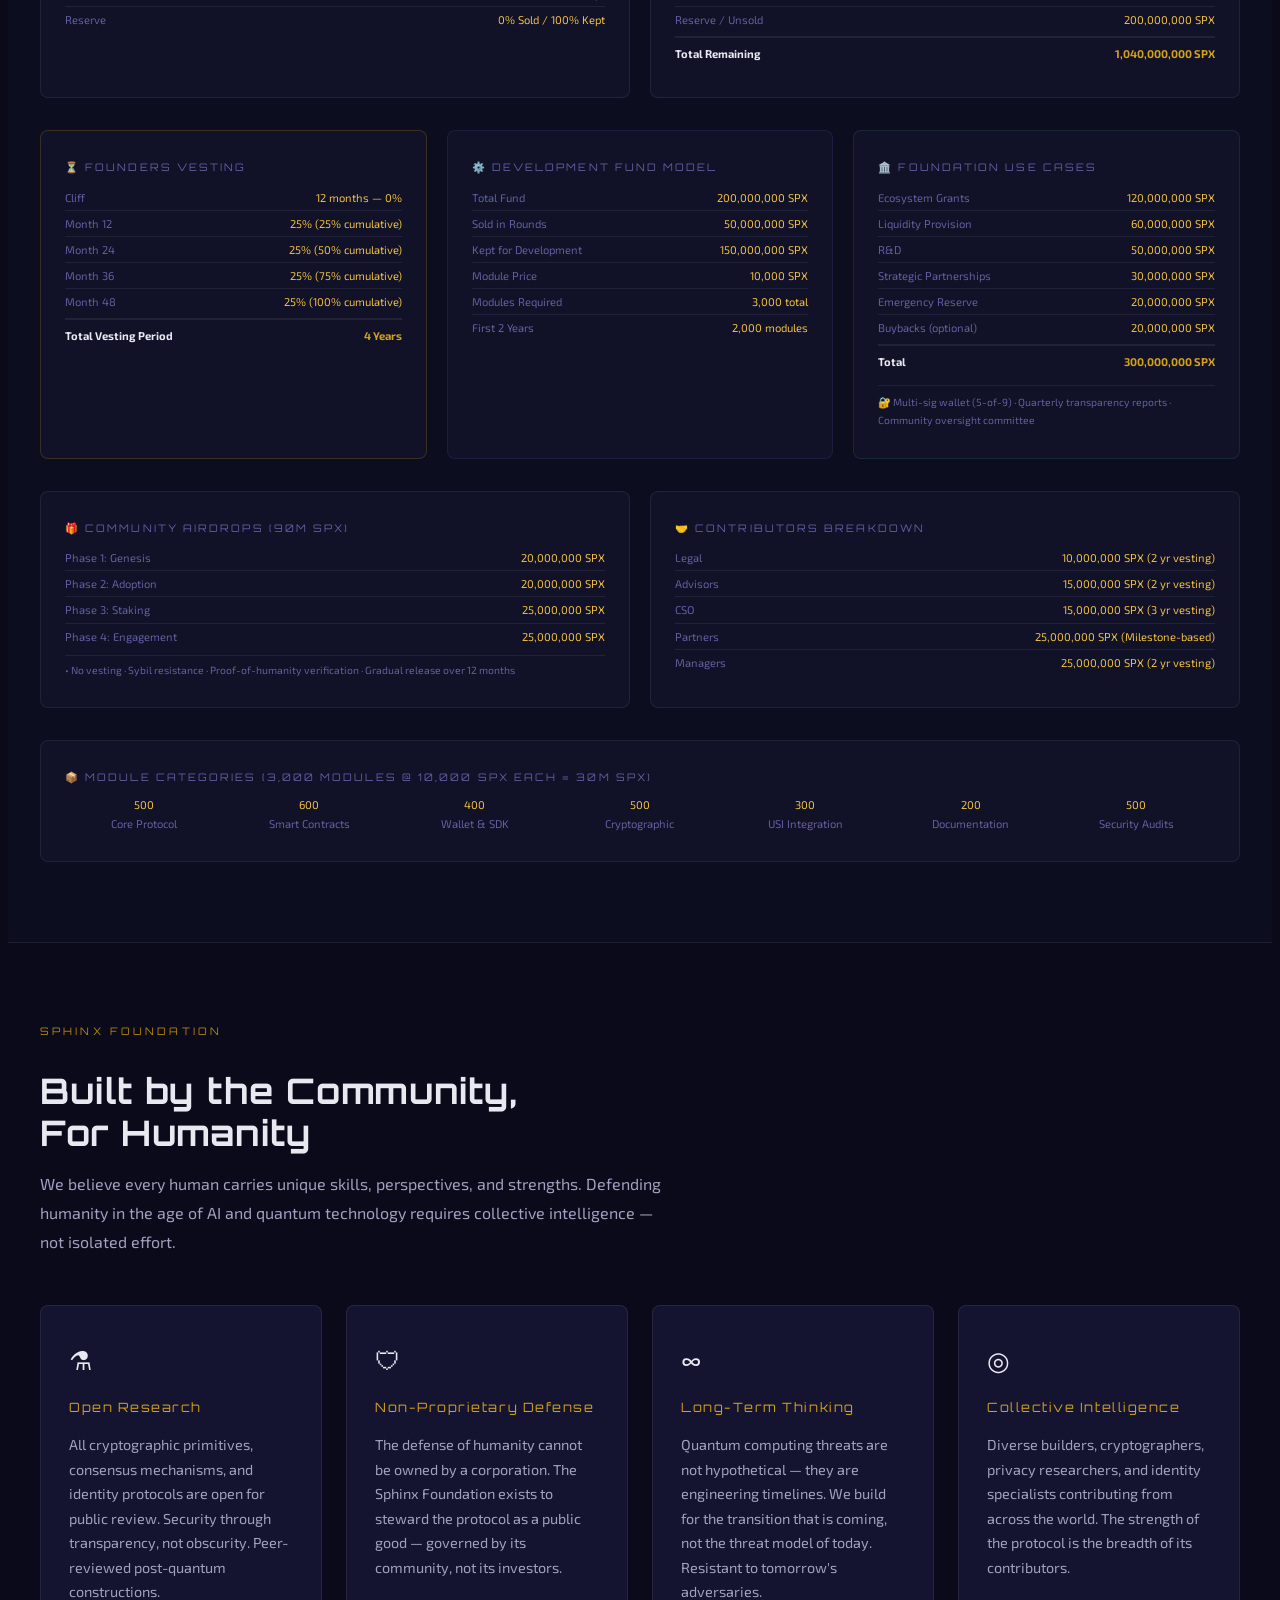
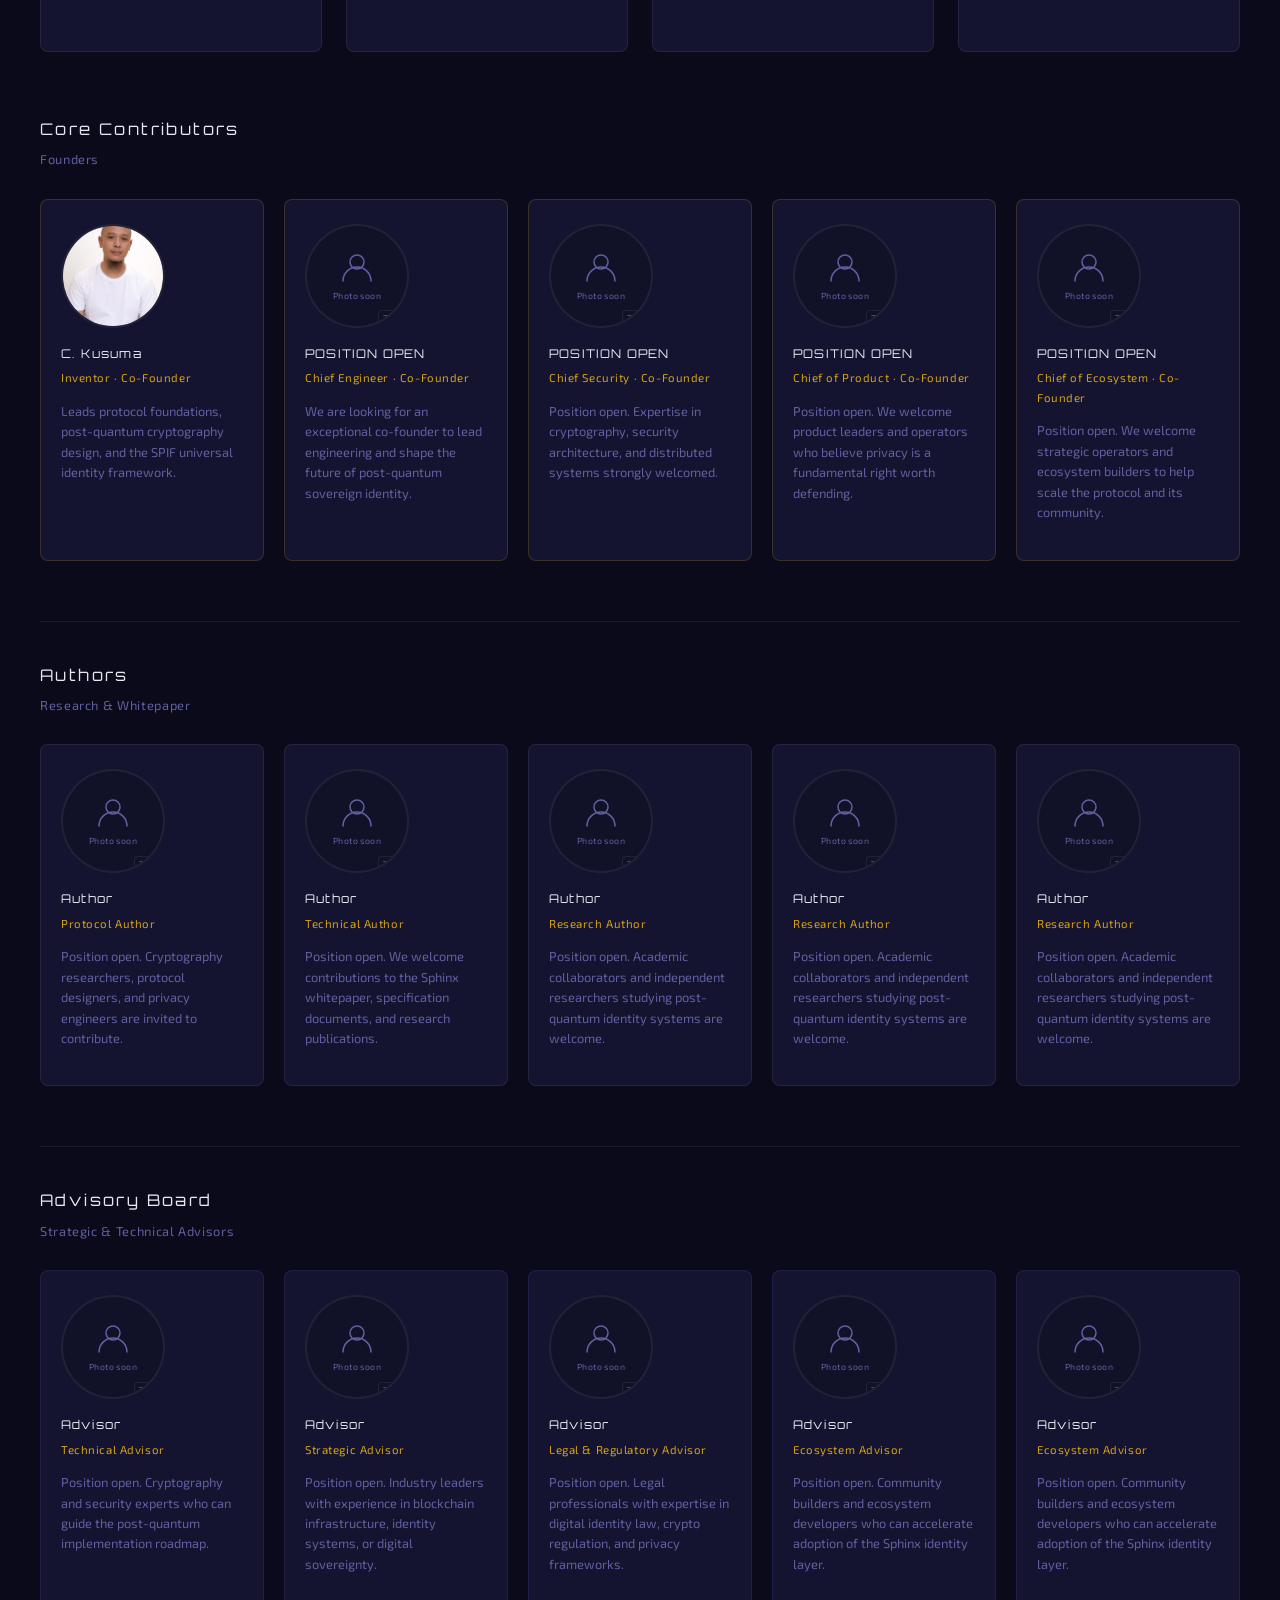
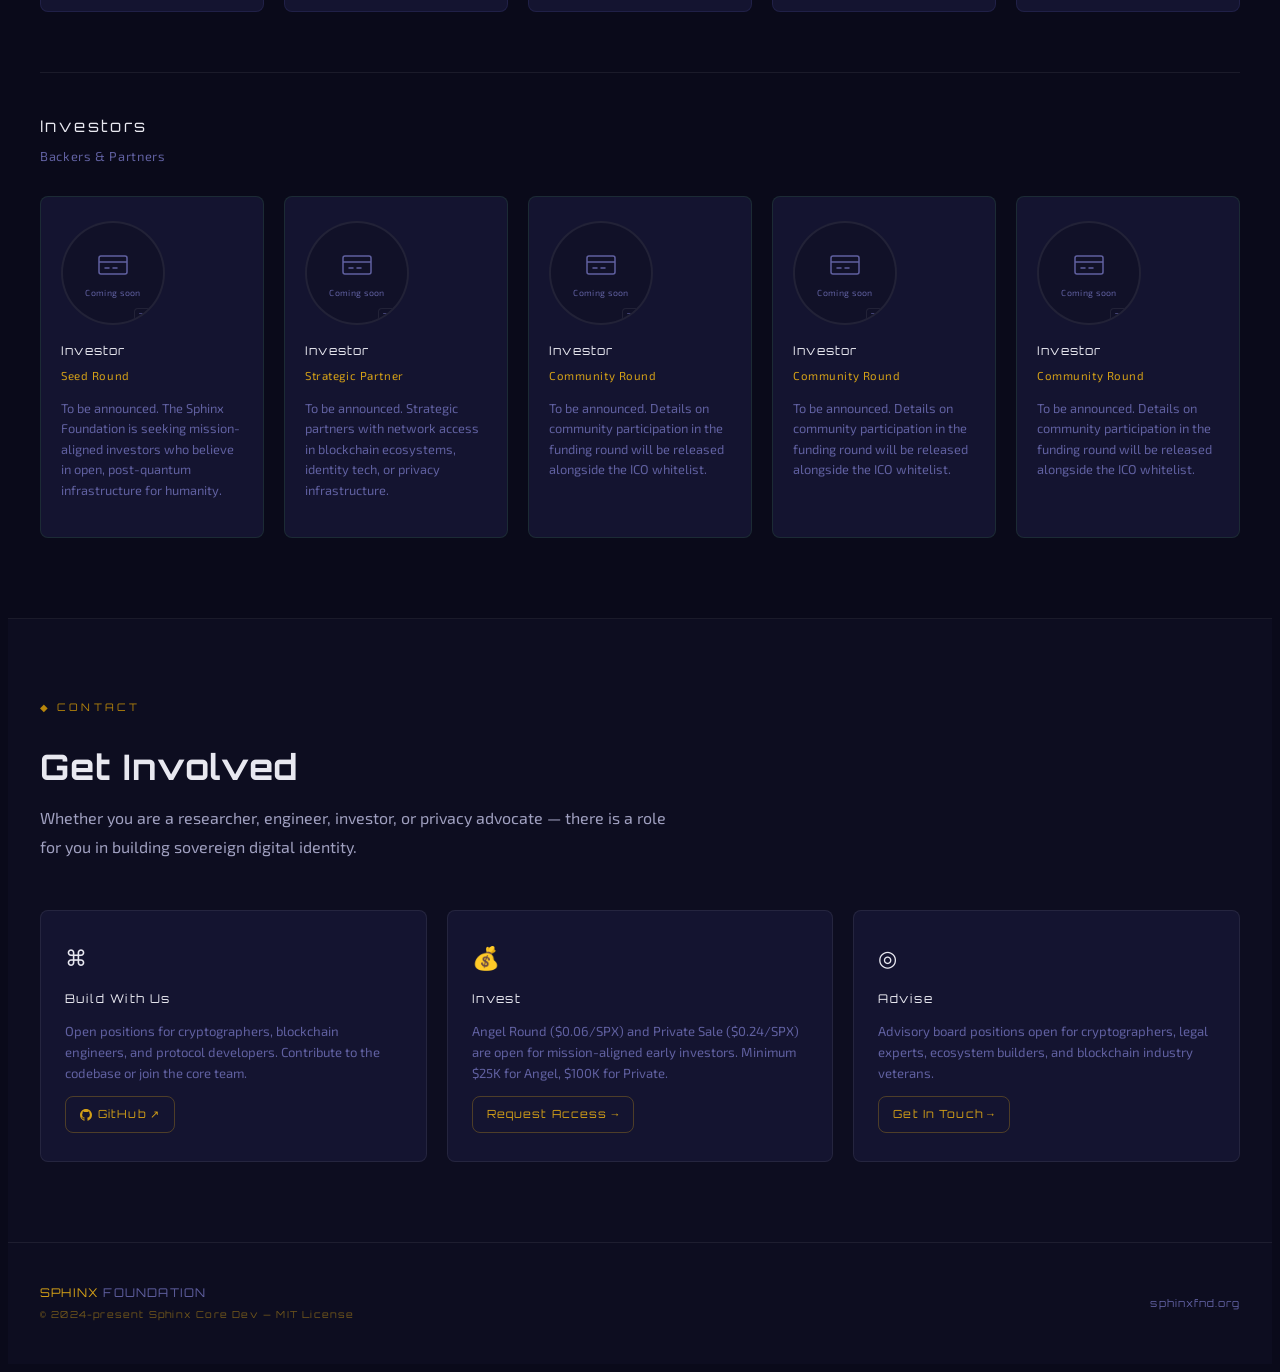
==== commit f27ce242: "Update GitHub organization references to sphinxfndorg" ====
--- a/fnd/index.html
+++ b/fnd/index.html
@@ -14,9 +14,9 @@
   </script>
   
   <!-- Primary Meta Tags -->
-  <title>Sphinx Protocol | Post-Quantum/AI Blockchain infrastructure for Universal Sovereign Identity</title>
+  <title>The Sphinx Foundation exists to steward the Sphinx Protocol as a permanent public good</title>
   <meta name="title" content="Sphinx Protocol - Post-Quantum Blockchain for Universal Sovereign Identity">
-  <meta name="description" content="Sphinx Protocol delivers post-quantum security for digital identity. SPX coins, SPIF identity, and Universal Sovereign Identity (USI) - privacy mathematically enforced. Built on SPHINCS+ and Kyber768 quantum-resistant cryptography.">
+  <meta name="description" content="Sphinx is a decentralized technology focused on protecting human's identity in the post-AI and post-Quantum emergency, protecting currency, protecting digital identity forgery, protecting digital copyright, protecting digital artwork, all can be controlled through one vault.">
   <meta name="keywords" content="sphinx, sphinx blockchain, spx coins, spx, sphinx network, sphnx foundation, sphinx chain, usi, universal sovereign identity, post-quantum cryptography, SPHINCS+, Kyber768, PBFT consensus, VDF randomness, hash-based signatures, quantum-resistant blockchain, sovereign digital identity, SPIF address, decentralized identity, passwordless authentication, zero-knowledge proofs, Web3 identity, self-sovereign identity">
   <meta name="author" content="Sphinx Foundation">
   <meta name="robots" content="index,follow,max-image-preview:large,max-snippet:-1,max-video-preview:-1">
@@ -25,7 +25,7 @@
   <meta name="language" content="English">
   <meta name="distribution" content="global">
   <meta name="rating" content="general">
-  
+
   <!-- Canonical URL -->
   <link rel="canonical" href="https://sphinxfnd.org">
   
@@ -36,8 +36,8 @@
   <!-- Open Graph / Facebook -->
   <meta property="og:type" content="website">
   <meta property="og:url" content="https://sphinxfnd.org/">
-  <meta property="og:title" content="The Sphinx Foundation exists to steward the Sphinx Protocol as a permanent public good">
-  <meta property="og:description" content="Post-quantum Sphinx blockchain, Sphinx Network, Sphinx Chain, SPX coins, and USI infrastructure for Universal Sovereign Identity. Privacy mathematically enforced.">
+  <meta property="og:title" content="Sphinx Protocol | Post-Quantum/AI Blockchain for Universal Sovereign Identity">
+  <meta property="og:description" content="Sphinx is a decentralized technology focused on protecting human's identity in the post-AI and post-Quantum emergency, protecting currency, protecting digital identity forgery, protecting digital copyright, protecting digital artwork, all can be controlled through one vault.">
   <meta property="og:site_name" content="Sphinx Protocol">
   <meta property="og:image" content="https://sphinxfnd.org/images/sphinx-og-image.jpg">
   <meta property="og:image:width" content="1200">
@@ -45,7 +45,7 @@
   <meta property="og:image:alt" content="Sphinx Protocol - Post-Quantum Blockchain Infrastructure for Universal Sovereign Identity">
   <meta property="og:locale" content="en_US">
   
-  <!-- Twitter -->
+    <!-- Twitter -->
   <meta name="twitter:card" content="summary_large_image">
   <meta name="twitter:url" content="https://sphinxfnd.org/">
   <meta name="twitter:title" content="Sphinx Protocol | Post-Quantum Blockchain for Universal Sovereign Identity">
@@ -60,18 +60,30 @@
     "@context": "https://schema.org",
     "@type": "Organization",
     "name": "Sphinx Foundation",
-    "alternateName": ["SPHNX Foundation","Sphinx Protocol","Sphinx Network","Sphinx Chain","SPX"],
+    "alternateName": [
+      "SPHNX Foundation",
+      "Sphinx Protocol",
+      "Sphinx Network",
+      "Sphinx Chain",
+      "SPX"
+    ],
     "url": "https://sphinxfnd.org/",
     "logo": "https://sphinxfnd.org/images/sphinx-logo.png",
     "sameAs": [
-      "https://github.com/sphinxorg/",
+      "https://github.com/sphinxfndorg/",
       "https://x.com/sphinxfnd",
       "https://t.me/sphinxprotocol",
       "https://discord.gg/sphinxprotocol"
     ],
-    "description": "Sphinx Protocol is a post-quantum Sphinx blockchain and Universal Sovereign Identity network for SPX coins, Sphinx Chain, Sphinx Network, and USI.",
+    "description": "Sphinx is a decentralized technology focused on protecting human's identity in the post-AI and post-Quantum emergency, protecting currency, protecting digital identity forgery, protecting digital copyright, protecting digital artwork, all can be controlled through one vault.",
     "foundingDate": "2024",
-    "founders": [{"@type": "Person","name": "C. Kusuma","jobTitle": "Inventor & Co-Founder"}]
+    "founders": [
+      {
+        "@type": "Person",
+        "name": "C. Kusuma",
+        "jobTitle": "Inventor & Co-Founder"
+      }
+    ]
   }
   </script>
   
@@ -81,7 +93,7 @@
     "@type": "WebSite",
     "name": "Sphinx Protocol",
     "url": "https://sphinxfnd.org/",
-    "description": "Post-quantum blockchain infrastructure for universal proof of sovereign digital identity",
+    "description": "Sphinx is a decentralized technology focused on protecting human's identity in the post-AI and post-Quantum emergency, protecting currency, protecting digital identity forgery, protecting digital copyright, protecting digital artwork, all can be controlled through one vault.",
     "potentialAction": {
       "@type": "SearchAction",
       "target": "https://sphinxfnd.org/search?q={search_term_string}",
@@ -96,7 +108,10 @@
     "@type": "TechArticle",
     "headline": "Sphinx Protocol - Post-Quantum Blockchain Architecture",
     "description": "A comprehensive post-quantum blockchain protocol for sovereign digital identity",
-    "author": {"@type": "Organization","name": "Sphinx Foundation"},
+    "author": {
+      "@type": "Organization",
+      "name": "Sphinx Foundation"
+    },
     "datePublished": "2024",
     "articleSection": "Blockchain Technology",
     "keywords": "post-quantum cryptography, blockchain, digital identity, SPHINCS+, Kyber768"
@@ -797,7 +812,7 @@
       <div class="transp-card reveal">
         <div class="transp-card-label">👑 Founders (Lead + 4)</div>
         <div class="transp-card-val">125,000,000 SPX</div>
-        <div class="transp-card-desc">10.08% of genesis (2.5% of max). <strong>0% sold</strong> — 100% locked in 4-year vesting with 12-month cliff + charity.</div>
+        <div class="transp-card-desc">10.08% of genesis (2.5% of max). <strong>16.7% sold</strong> — 83.3% locked in 4-year vesting with 12-month cliff + charity.</div>
       </div>
 
       <!-- Development Fund -->
@@ -879,12 +894,366 @@
       <div class="transp-card reveal">
         <div class="transp-card-label">💰 Funding Rounds Sold</div>
         <div class="transp-card-val">200,000,000 SPX</div>
-        <div class="transp-card-desc">Angel Round (30M @ $0.06) + Private Sale (70M @ $0.18) + Public ICO (100M @ $0.36) = $50.4M raised.</div>
-      </div>
-    </div>
+        <div class="transp-card-desc">Angel Round (30M @ $0.06) + Private Sale (70M @ $0.24) + Public ICO (100M @ $0.36) = $50.4M raised.</div>
+      </div>
+    </div>
+
+    <!-- ── SOURCE BREAKDOWN TABLES ────────────────────────── -->
+    <div style="margin-top: 48px; display: grid; grid-template-columns: 1fr 1fr 1fr; gap: 20px;">
+
+      <!-- Angel Round Source Breakdown -->
+      <div class="transp-card reveal" style="border-color: rgba(212,160,23,0.3);">
+        <div class="transp-card-label">👼 Angel Round (30M SPX)</div>
+        <div style="font-size: 0.75rem; color: var(--text3); margin-top: 8px;">
+          <div style="display: flex; justify-content: space-between; padding: 4px 0; border-bottom: 1px solid var(--border);">
+            <span>Founder (Lead)</span>
+            <span style="color: var(--gold2);">5,000,000 (4%)</span>
+          </div>
+          <div style="display: flex; justify-content: space-between; padding: 4px 0; border-bottom: 1px solid var(--border);">
+            <span>Co-founders (4)</span>
+            <span style="color: var(--gold2);">10,000,000 (8%)</span>
+          </div>
+          <div style="display: flex; justify-content: space-between; padding: 4px 0; border-bottom: 1px solid var(--border);">
+            <span>Development Fund</span>
+            <span style="color: var(--gold2);">10,000,000 (5%)</span>
+          </div>
+          <div style="display: flex; justify-content: space-between; padding: 4px 0;">
+            <span>Contributors</span>
+            <span style="color: var(--gold2);">5,000,000 (5.6%)</span>
+          </div>
+          <div style="display: flex; justify-content: space-between; padding: 6px 0; margin-top: 4px; border-top: 2px solid var(--border); font-weight: 700; color: var(--text1);">
+            <span>Total</span>
+            <span style="color: var(--gold);">30,000,000 SPX</span>
+          </div>
+        </div>
+      </div>
+
+      <!-- Private Sale Source Breakdown -->
+      <div class="transp-card reveal" style="border-color: rgba(100,100,200,0.3);">
+        <div class="transp-card-label">💎 Private Sale (70M SPX)</div>
+        <div style="font-size: 0.75rem; color: var(--text3); margin-top: 8px;">
+          <div style="display: flex; justify-content: space-between; padding: 4px 0; border-bottom: 1px solid var(--border);">
+            <span>Development Fund</span>
+            <span style="color: var(--gold2);">30,000,000 (15%)</span>
+          </div>
+          <div style="display: flex; justify-content: space-between; padding: 4px 0; border-bottom: 1px solid var(--border);">
+            <span>Contributors</span>
+            <span style="color: var(--gold2);">10,000,000 (11.1%)</span>
+          </div>
+          <div style="display: flex; justify-content: space-between; padding: 4px 0; border-bottom: 1px solid var(--border);">
+            <span>Campaigns</span>
+            <span style="color: var(--gold2);">20,000,000 (57%)</span>
+          </div>
+          <div style="display: flex; justify-content: space-between; padding: 4px 0;">
+            <span>Public ICO Pool</span>
+            <span style="color: var(--gold2);">10,000,000 (5%)</span>
+          </div>
+          <div style="display: flex; justify-content: space-between; padding: 6px 0; margin-top: 4px; border-top: 2px solid var(--border); font-weight: 700; color: var(--text1);">
+            <span>Total</span>
+            <span style="color: var(--gold);">70,000,000 SPX</span>
+          </div>
+        </div>
+      </div>
+
+      <!-- Public ICO Source Breakdown -->
+      <div class="transp-card reveal" style="border-color: rgba(76,175,80,0.3);">
+        <div class="transp-card-label">🌍 Public ICO (100M SPX)</div>
+        <div style="font-size: 0.75rem; color: var(--text3); margin-top: 8px;">
+          <div style="display: flex; justify-content: space-between; padding: 4px 0; border-bottom: 1px solid var(--border);">
+            <span>Public ICO Pool</span>
+            <span style="color: var(--gold2);">90,000,000 (45%)</span>
+          </div>
+          <div style="display: flex; justify-content: space-between; padding: 4px 0;">
+            <span>Development Fund</span>
+            <span style="color: var(--gold2);">10,000,000 (5%)</span>
+          </div>
+          <div style="display: flex; justify-content: space-between; padding: 6px 0; margin-top: 4px; border-top: 2px solid var(--border); font-weight: 700; color: var(--text1);">
+            <span>Total</span>
+            <span style="color: var(--gold);">100,000,000 SPX</span>
+          </div>
+          <div style="margin-top: 8px; padding-top: 8px; border-top: 1px solid var(--border); font-size: 0.7rem; color: var(--text3);">
+            <span style="color: var(--accent);">📌</span> SPHINX Foundation (300M SPX) is NOT sold in any round.
+          </div>
+        </div>
+      </div>
+
+    </div>
+
+    <!-- ── SOLD VS KEPT SUMMARY ────────────────────────────── -->
+    <div style="margin-top: 32px; display: grid; grid-template-columns: 1fr 1fr; gap: 20px;">
+
+      <div class="transp-card reveal">
+        <div class="transp-card-label">📊 Sold vs Kept Summary</div>
+        <div style="font-size: 0.7rem; color: var(--text3); margin-top: 8px;">
+          <div style="display: flex; justify-content: space-between; padding: 3px 0; border-bottom: 1px solid var(--border);">
+            <span>Founder (Lead)</span>
+            <span style="color: var(--gold2);">16.7% Sold / 83.3% Kept</span>
+          </div>
+          <div style="display: flex; justify-content: space-between; padding: 3px 0; border-bottom: 1px solid var(--border);">
+            <span>Co-founders</span>
+            <span style="color: var(--gold2);">10.5% Sold / 89.5% Kept</span>
+          </div>
+          <div style="display: flex; justify-content: space-between; padding: 3px 0; border-bottom: 1px solid var(--border);">
+            <span>Development Fund</span>
+            <span style="color: var(--gold2);">25% Sold / 75% Kept</span>
+          </div>
+          <div style="display: flex; justify-content: space-between; padding: 3px 0; border-bottom: 1px solid var(--border);">
+            <span>Contributors</span>
+            <span style="color: var(--gold2);">16.7% Sold / 83.3% Kept</span>
+          </div>
+          <div style="display: flex; justify-content: space-between; padding: 3px 0; border-bottom: 1px solid var(--border);">
+            <span>SPHINX Foundation</span>
+            <span style="color: var(--gold2);">0% Sold / 100% Kept</span>
+          </div>
+          <div style="display: flex; justify-content: space-between; padding: 3px 0; border-bottom: 1px solid var(--border);">
+            <span>Campaigns</span>
+            <span style="color: var(--gold2);">57% Sold / 43% Kept</span>
+          </div>
+          <div style="display: flex; justify-content: space-between; padding: 3px 0; border-bottom: 1px solid var(--border);">
+            <span>Community Airdrops</span>
+            <span style="color: var(--gold2);">0% Sold / 100% Kept</span>
+          </div>
+          <div style="display: flex; justify-content: space-between; padding: 3px 0; border-bottom: 1px solid var(--border);">
+            <span>Public ICO Pool</span>
+            <span style="color: var(--gold2);">50% Sold / 50% Kept</span>
+          </div>
+          <div style="display: flex; justify-content: space-between; padding: 3px 0;">
+            <span>Reserve</span>
+            <span style="color: var(--gold2);">0% Sold / 100% Kept</span>
+          </div>
+        </div>
+      </div>
+
+      <div class="transp-card reveal">
+        <div class="transp-card-label">📋 What Remains After All Sales</div>
+        <div style="font-size: 0.7rem; color: var(--text3); margin-top: 8px;">
+          <div style="display: flex; justify-content: space-between; padding: 3px 0; border-bottom: 1px solid var(--border);">
+            <span>Founder (Lead)</span>
+            <span style="color: var(--gold2);">25,000,000 SPX (Vesting)</span>
+          </div>
+          <div style="display: flex; justify-content: space-between; padding: 3px 0; border-bottom: 1px solid var(--border);">
+            <span>Co-founders (4)</span>
+            <span style="color: var(--gold2);">85,000,000 SPX (Vesting)</span>
+          </div>
+          <div style="display: flex; justify-content: space-between; padding: 3px 0; border-bottom: 1px solid var(--border);">
+            <span>Development Fund</span>
+            <span style="color: var(--gold2);">150,000,000 SPX</span>
+          </div>
+          <div style="display: flex; justify-content: space-between; padding: 3px 0; border-bottom: 1px solid var(--border);">
+            <span>Contributors</span>
+            <span style="color: var(--gold2);">75,000,000 SPX</span>
+          </div>
+          <div style="display: flex; justify-content: space-between; padding: 3px 0; border-bottom: 1px solid var(--border);">
+            <span>SPHINX Foundation</span>
+            <span style="color: var(--gold2);">300,000,000 SPX</span>
+          </div>
+          <div style="display: flex; justify-content: space-between; padding: 3px 0; border-bottom: 1px solid var(--border);">
+            <span>Campaigns</span>
+            <span style="color: var(--gold2);">15,000,000 SPX</span>
+          </div>
+          <div style="display: flex; justify-content: space-between; padding: 3px 0; border-bottom: 1px solid var(--border);">
+            <span>Community Airdrops</span>
+            <span style="color: var(--gold2);">90,000,000 SPX</span>
+          </div>
+          <div style="display: flex; justify-content: space-between; padding: 3px 0; border-bottom: 1px solid var(--border);">
+            <span>Public ICO Pool</span>
+            <span style="color: var(--gold2);">100,000,000 SPX</span>
+          </div>
+          <div style="display: flex; justify-content: space-between; padding: 3px 0;">
+            <span>Reserve / Unsold</span>
+            <span style="color: var(--gold2);">200,000,000 SPX</span>
+          </div>
+          <div style="display: flex; justify-content: space-between; padding: 6px 0; margin-top: 4px; border-top: 2px solid var(--border); font-weight: 700; color: var(--text1);">
+            <span>Total Remaining</span>
+            <span style="color: var(--gold);">1,040,000,000 SPX</span>
+          </div>
+        </div>
+      </div>
+
+    </div>
+
+    <!-- ── VESTING SCHEDULES ────────────────────────────────── -->
+    <div style="margin-top: 32px; display: grid; grid-template-columns: 1fr 1fr 1fr; gap: 20px;">
+
+      <!-- Founders Vesting -->
+      <div class="transp-card reveal" style="border-color: rgba(212,160,23,0.2);">
+        <div class="transp-card-label">⏳ Founders Vesting</div>
+        <div style="font-size: 0.7rem; color: var(--text3); margin-top: 8px;">
+          <div style="display: flex; justify-content: space-between; padding: 3px 0; border-bottom: 1px solid var(--border);">
+            <span>Cliff</span>
+            <span style="color: var(--gold2);">12 months — 0%</span>
+          </div>
+          <div style="display: flex; justify-content: space-between; padding: 3px 0; border-bottom: 1px solid var(--border);">
+            <span>Month 12</span>
+            <span style="color: var(--gold2);">25% (25% cumulative)</span>
+          </div>
+          <div style="display: flex; justify-content: space-between; padding: 3px 0; border-bottom: 1px solid var(--border);">
+            <span>Month 24</span>
+            <span style="color: var(--gold2);">25% (50% cumulative)</span>
+          </div>
+          <div style="display: flex; justify-content: space-between; padding: 3px 0; border-bottom: 1px solid var(--border);">
+            <span>Month 36</span>
+            <span style="color: var(--gold2);">25% (75% cumulative)</span>
+          </div>
+          <div style="display: flex; justify-content: space-between; padding: 3px 0;">
+            <span>Month 48</span>
+            <span style="color: var(--gold2);">25% (100% cumulative)</span>
+          </div>
+          <div style="display: flex; justify-content: space-between; padding: 6px 0; margin-top: 4px; border-top: 2px solid var(--border); font-weight: 700; color: var(--text1);">
+            <span>Total Vesting Period</span>
+            <span style="color: var(--gold);">4 Years</span>
+          </div>
+        </div>
+      </div>
+
+      <!-- Development Fund Model -->
+      <div class="transp-card reveal" style="border-color: rgba(100,100,200,0.15);">
+        <div class="transp-card-label">⚙️ Development Fund Model</div>
+        <div style="font-size: 0.7rem; color: var(--text3); margin-top: 8px;">
+          <div style="display: flex; justify-content: space-between; padding: 3px 0; border-bottom: 1px solid var(--border);">
+            <span>Total Fund</span>
+            <span style="color: var(--gold2);">200,000,000 SPX</span>
+          </div>
+          <div style="display: flex; justify-content: space-between; padding: 3px 0; border-bottom: 1px solid var(--border);">
+            <span>Sold in Rounds</span>
+            <span style="color: var(--gold2);">50,000,000 SPX</span>
+          </div>
+          <div style="display: flex; justify-content: space-between; padding: 3px 0; border-bottom: 1px solid var(--border);">
+            <span>Kept for Development</span>
+            <span style="color: var(--gold2);">150,000,000 SPX</span>
+          </div>
+          <div style="display: flex; justify-content: space-between; padding: 3px 0; border-bottom: 1px solid var(--border);">
+            <span>Module Price</span>
+            <span style="color: var(--gold2);">10,000 SPX</span>
+          </div>
+          <div style="display: flex; justify-content: space-between; padding: 3px 0; border-bottom: 1px solid var(--border);">
+            <span>Modules Required</span>
+            <span style="color: var(--gold2);">3,000 total</span>
+          </div>
+          <div style="display: flex; justify-content: space-between; padding: 3px 0;">
+            <span>First 2 Years</span>
+            <span style="color: var(--gold2);">2,000 modules</span>
+          </div>
+        </div>
+      </div>
+
+      <!-- SPHINX Foundation Use Cases -->
+      <div class="transp-card reveal" style="border-color: rgba(76,175,80,0.15);">
+        <div class="transp-card-label">🏛️ Foundation Use Cases</div>
+        <div style="font-size: 0.7rem; color: var(--text3); margin-top: 8px;">
+          <div style="display: flex; justify-content: space-between; padding: 3px 0; border-bottom: 1px solid var(--border);">
+            <span>Ecosystem Grants</span>
+            <span style="color: var(--gold2);">120,000,000 SPX</span>
+          </div>
+          <div style="display: flex; justify-content: space-between; padding: 3px 0; border-bottom: 1px solid var(--border);">
+            <span>Liquidity Provision</span>
+            <span style="color: var(--gold2);">60,000,000 SPX</span>
+          </div>
+          <div style="display: flex; justify-content: space-between; padding: 3px 0; border-bottom: 1px solid var(--border);">
+            <span>R&amp;D</span>
+            <span style="color: var(--gold2);">50,000,000 SPX</span>
+          </div>
+          <div style="display: flex; justify-content: space-between; padding: 3px 0; border-bottom: 1px solid var(--border);">
+            <span>Strategic Partnerships</span>
+            <span style="color: var(--gold2);">30,000,000 SPX</span>
+          </div>
+          <div style="display: flex; justify-content: space-between; padding: 3px 0; border-bottom: 1px solid var(--border);">
+            <span>Emergency Reserve</span>
+            <span style="color: var(--gold2);">20,000,000 SPX</span>
+          </div>
+          <div style="display: flex; justify-content: space-between; padding: 3px 0;">
+            <span>Buybacks (optional)</span>
+            <span style="color: var(--gold2);">20,000,000 SPX</span>
+          </div>
+          <div style="display: flex; justify-content: space-between; padding: 6px 0; margin-top: 4px; border-top: 2px solid var(--border); font-weight: 700; color: var(--text1);">
+            <span>Total</span>
+            <span style="color: var(--gold);">300,000,000 SPX</span>
+          </div>
+          <div style="margin-top: 8px; padding-top: 8px; border-top: 1px solid var(--border); font-size: 0.65rem; color: var(--text3);">
+            <span style="color: var(--accent);">🔐</span> Multi-sig wallet (5-of-9) · Quarterly transparency reports · Community oversight committee
+          </div>
+        </div>
+      </div>
+
+    </div>
+
+    <!-- ── COMMUNITY AIRDROPS ────────────────────────────────── -->
+    <div style="margin-top: 32px; display: grid; grid-template-columns: 1fr 1fr; gap: 20px;">
+
+      <div class="transp-card reveal">
+        <div class="transp-card-label">🎁 Community Airdrops (90M SPX)</div>
+        <div style="font-size: 0.7rem; color: var(--text3); margin-top: 8px;">
+          <div style="display: flex; justify-content: space-between; padding: 3px 0; border-bottom: 1px solid var(--border);">
+            <span>Phase 1: Genesis</span>
+            <span style="color: var(--gold2);">20,000,000 SPX</span>
+          </div>
+          <div style="display: flex; justify-content: space-between; padding: 3px 0; border-bottom: 1px solid var(--border);">
+            <span>Phase 2: Adoption</span>
+            <span style="color: var(--gold2);">20,000,000 SPX</span>
+          </div>
+          <div style="display: flex; justify-content: space-between; padding: 3px 0; border-bottom: 1px solid var(--border);">
+            <span>Phase 3: Staking</span>
+            <span style="color: var(--gold2);">25,000,000 SPX</span>
+          </div>
+          <div style="display: flex; justify-content: space-between; padding: 3px 0;">
+            <span>Phase 4: Engagement</span>
+            <span style="color: var(--gold2);">25,000,000 SPX</span>
+          </div>
+          <div style="margin-top: 6px; padding-top: 6px; border-top: 1px solid var(--border); font-size: 0.65rem; color: var(--text3);">
+            • No vesting · Sybil resistance · Proof-of-humanity verification · Gradual release over 12 months
+          </div>
+        </div>
+      </div>
+
+      <!-- Contributors Breakdown -->
+      <div class="transp-card reveal">
+        <div class="transp-card-label">🤝 Contributors Breakdown</div>
+        <div style="font-size: 0.7rem; color: var(--text3); margin-top: 8px;">
+          <div style="display: flex; justify-content: space-between; padding: 3px 0; border-bottom: 1px solid var(--border);">
+            <span>Legal</span>
+            <span style="color: var(--gold2);">10,000,000 SPX (2 yr vesting)</span>
+          </div>
+          <div style="display: flex; justify-content: space-between; padding: 3px 0; border-bottom: 1px solid var(--border);">
+            <span>Advisors</span>
+            <span style="color: var(--gold2);">15,000,000 SPX (2 yr vesting)</span>
+          </div>
+          <div style="display: flex; justify-content: space-between; padding: 3px 0; border-bottom: 1px solid var(--border);">
+            <span>CSO</span>
+            <span style="color: var(--gold2);">15,000,000 SPX (3 yr vesting)</span>
+          </div>
+          <div style="display: flex; justify-content: space-between; padding: 3px 0; border-bottom: 1px solid var(--border);">
+            <span>Partners</span>
+            <span style="color: var(--gold2);">25,000,000 SPX (Milestone-based)</span>
+          </div>
+          <div style="display: flex; justify-content: space-between; padding: 3px 0;">
+            <span>Managers</span>
+            <span style="color: var(--gold2);">25,000,000 SPX (2 yr vesting)</span>
+          </div>
+        </div>
+      </div>
+
+    </div>
+
+    <!-- ── MODULE CATEGORIES ──────────────────────────────────── -->
+    <div style="margin-top: 32px;">
+      <div class="transp-card reveal">
+        <div class="transp-card-label">📦 Module Categories (3,000 Modules @ 10,000 SPX each = 30M SPX)</div>
+        <div style="font-size: 0.7rem; color: var(--text3); margin-top: 8px;">
+          <div style="display: grid; grid-template-columns: 1fr 1fr 1fr 1fr 1fr 1fr 1fr; gap: 8px; text-align: center;">
+            <div><span style="color: var(--gold2);">500</span><br>Core Protocol</div>
+            <div><span style="color: var(--gold2);">600</span><br>Smart Contracts</div>
+            <div><span style="color: var(--gold2);">400</span><br>Wallet &amp; SDK</div>
+            <div><span style="color: var(--gold2);">500</span><br>Cryptographic</div>
+            <div><span style="color: var(--gold2);">300</span><br>USI Integration</div>
+            <div><span style="color: var(--gold2);">200</span><br>Documentation</div>
+            <div><span style="color: var(--gold2);">500</span><br>Security Audits</div>
+          </div>
+        </div>
+      </div>
+    </div>
+
   </div>
 </section>
-
 <!-- ── PEOPLE ────────────────────────────────────── -->
 <!-- ──────────────────────────────────────── FOUNDATION -->
 <section class="section" id="foundation">
@@ -1295,7 +1664,7 @@
         <div class="contact-card-icon">⌘</div>
         <div class="contact-card-title">Build With Us</div>
         <div class="contact-card-desc">Open positions for cryptographers, blockchain engineers, and protocol developers. Contribute to the codebase or join the core team.</div>
-        <a href="https://github.com/sphinxorg/" target="_blank" class="contact-card-link">
+        <a href="https://github.com/sphinxfndorg/" target="_blank" class="contact-card-link">
           <svg width="12" height="12" viewBox="0 0 24 24" fill="currentColor"><path d="M12 0C5.374 0 0 5.373 0 12c0 5.302 3.438 9.8 8.207 11.387.599.111.793-.261.793-.577v-2.234c-3.338.726-4.033-1.416-4.033-1.416-.546-1.387-1.333-1.756-1.333-1.756-1.089-.745.083-.729.083-.729 1.205.084 1.839 1.237 1.839 1.237 1.07 1.834 2.807 1.304 3.492.997.107-.775.418-1.305.762-1.604-2.665-.305-5.467-1.334-5.467-5.931 0-1.311.469-2.381 1.236-3.221-.124-.303-.535-1.524.117-3.176 0 0 1.008-.322 3.301 1.23A11.509 11.509 0 0112 5.803c1.02.005 2.047.138 3.006.404 2.291-1.552 3.297-1.23 3.297-1.23.653 1.653.242 2.874.118 3.176.77.84 1.235 1.911 1.235 3.221 0 4.609-2.807 5.624-5.479 5.921.43.372.823 1.102.823 2.222v3.293c0 .319.192.694.801.576C20.566 21.797 24 17.3 24 12c0-6.627-5.373-12-12-12z"/></svg>
           GitHub ↗
         </a>
